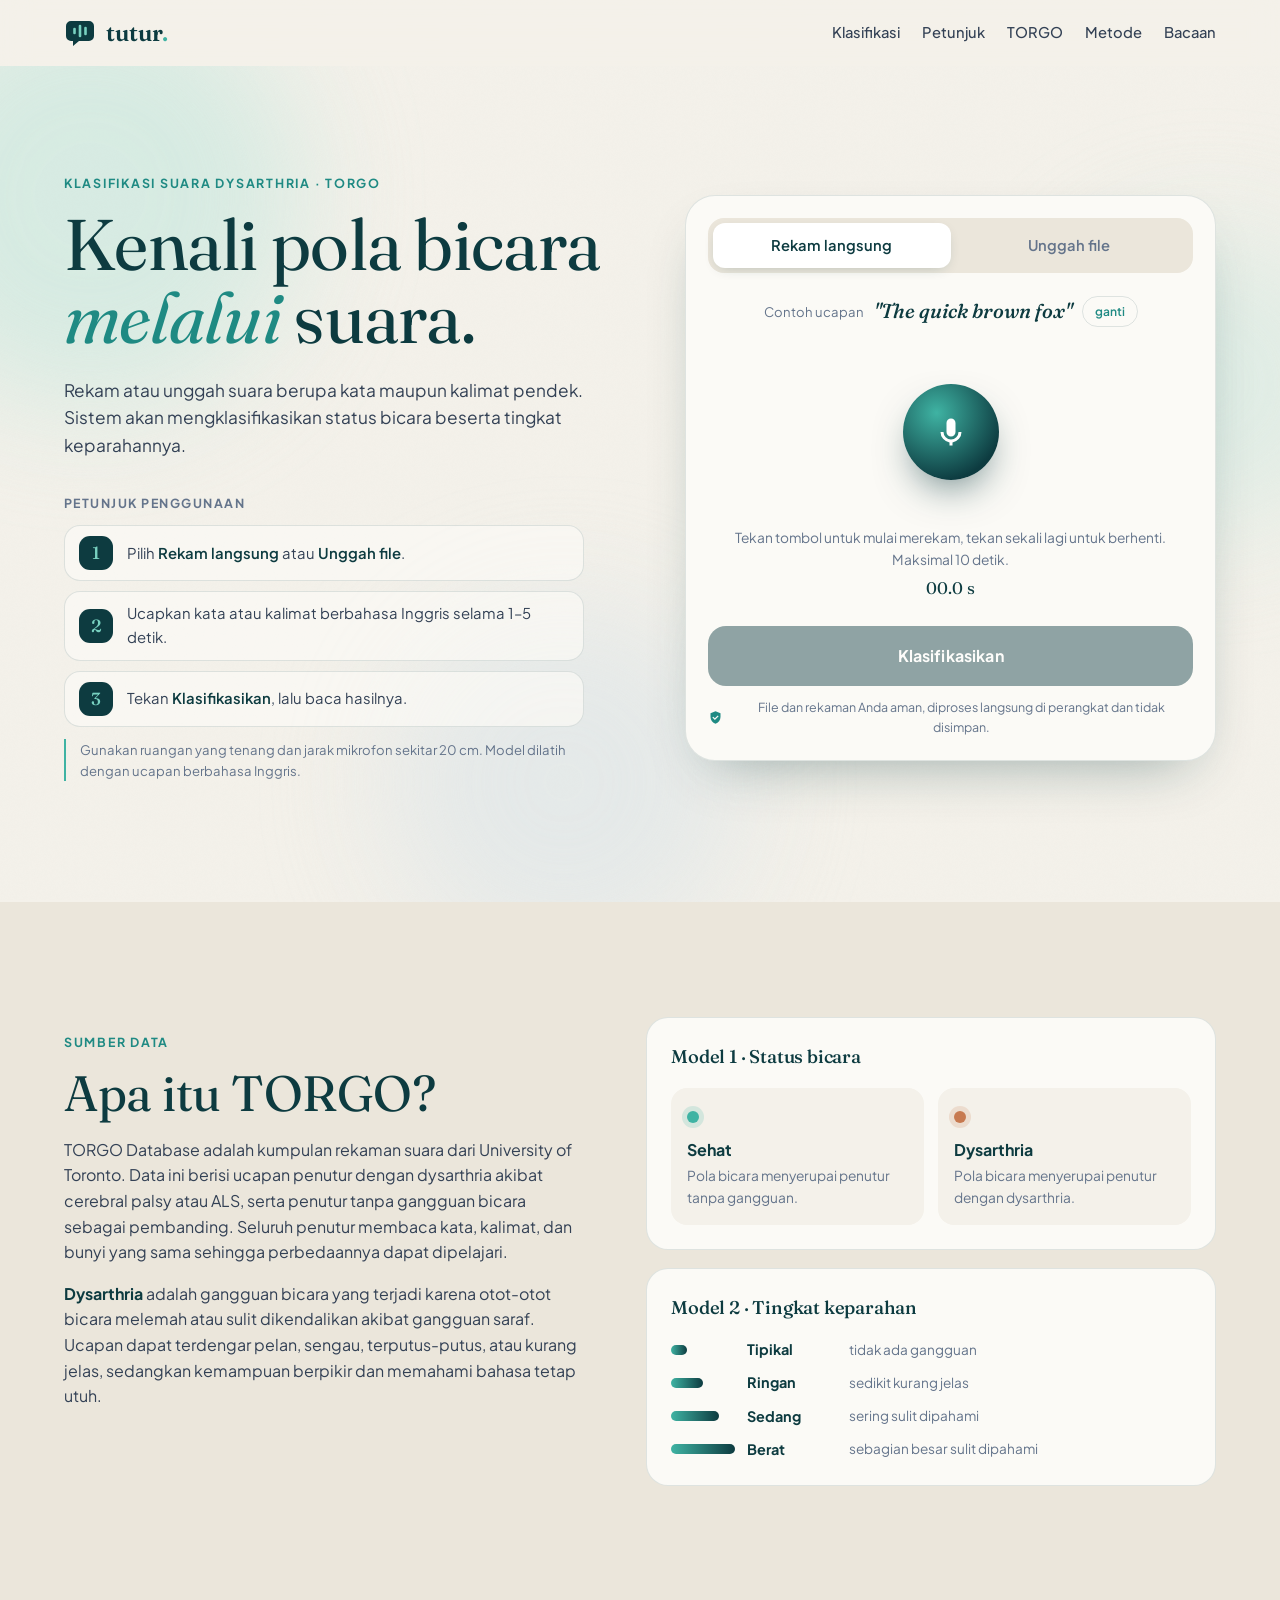
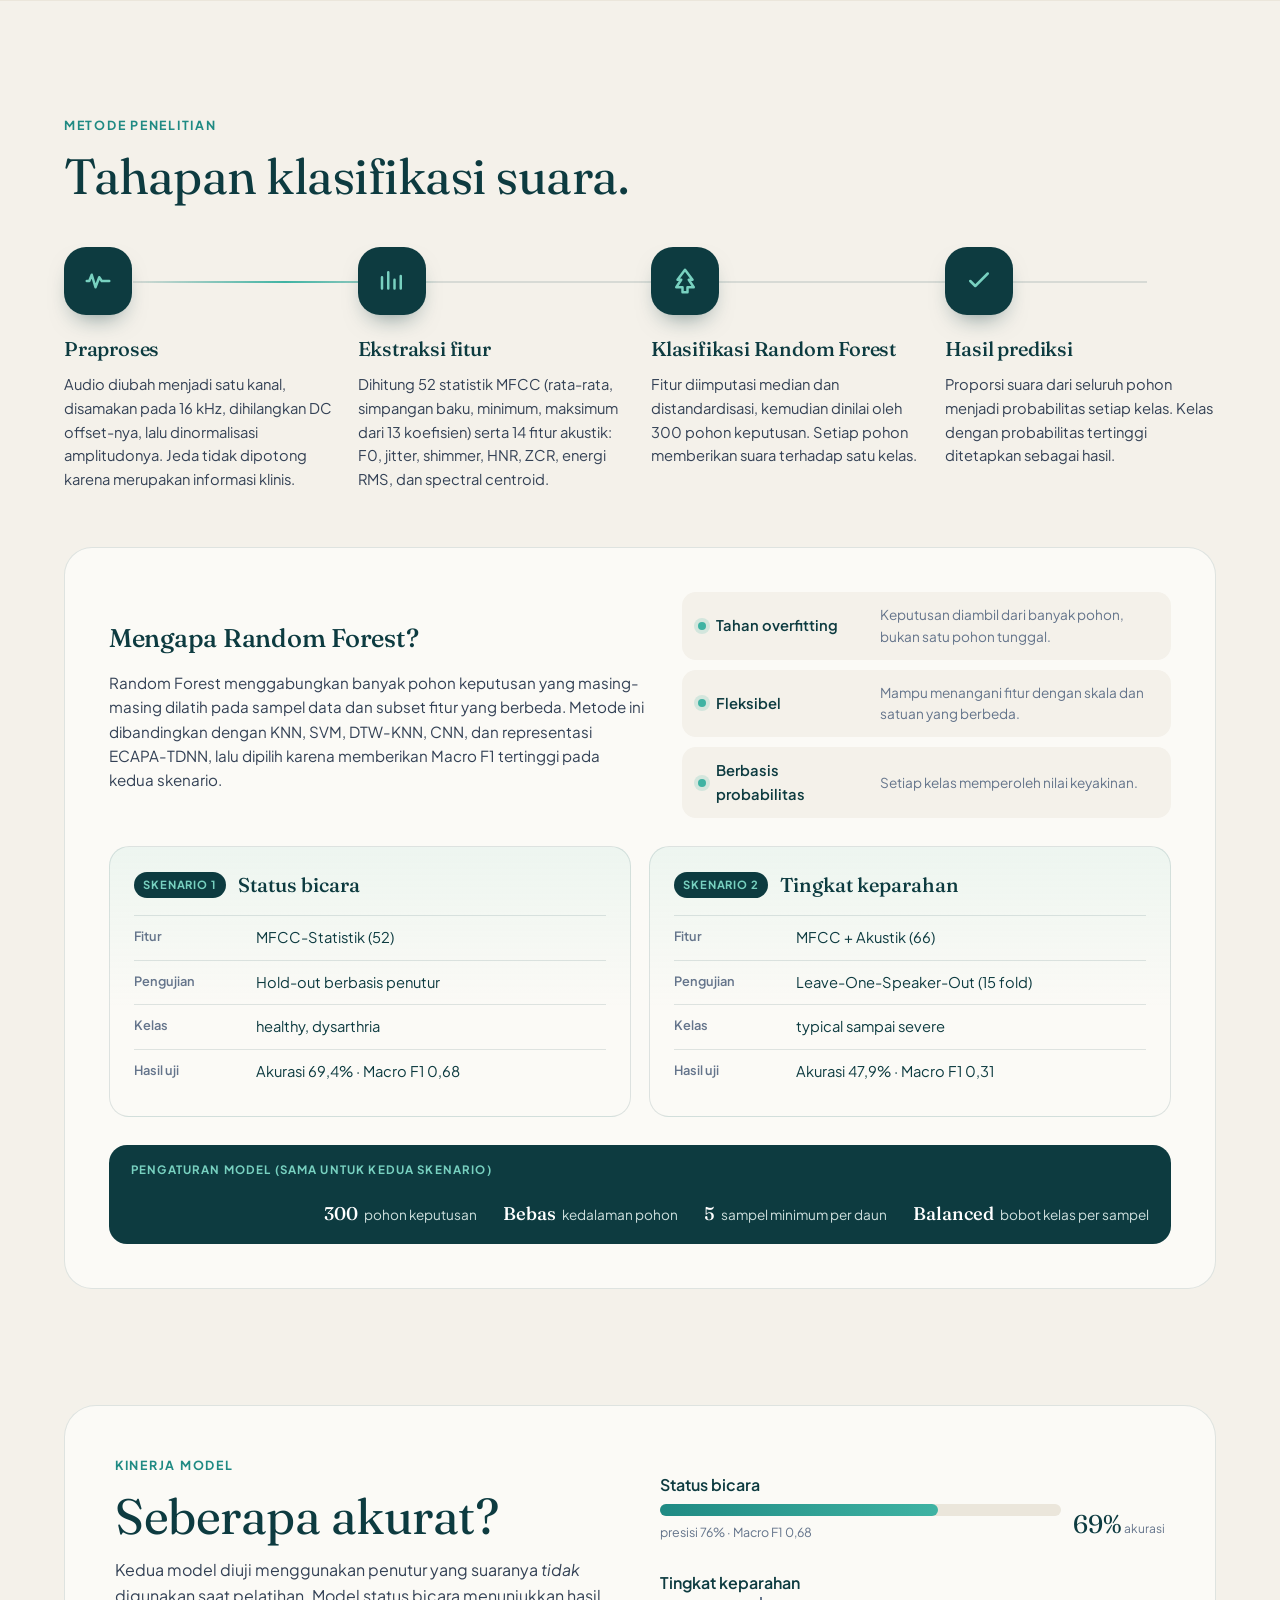
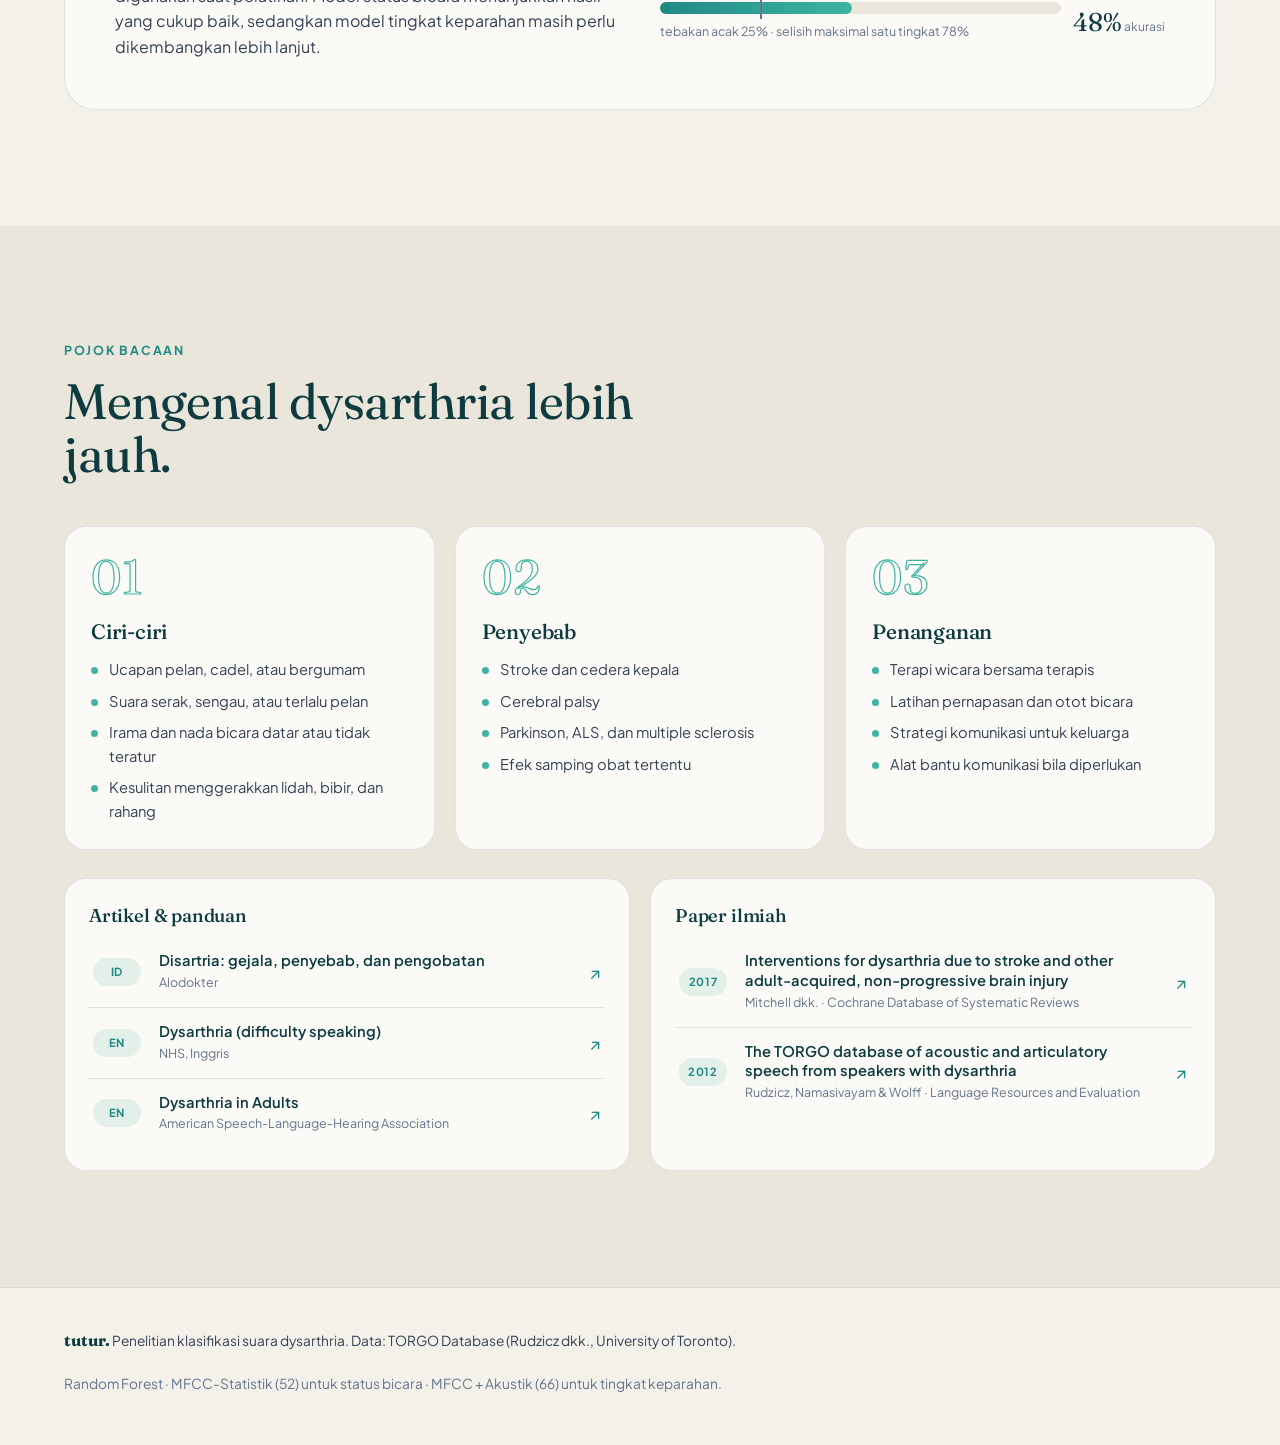
==== index.html @ e1de0f42 "Add files via upload" ====
<!doctype html>
<html lang="id">
<head>
  <meta charset="utf-8" />
  <meta name="viewport" content="width=device-width, initial-scale=1" />
  <title>tutur. · Klasifikasi Suara Dysarthria</title>
  <meta name="description" content="Klasifikasi status bicara dan tingkat keparahan dysarthria dari rekaman suara, berbasis TORGO Database dan Random Forest." />
  <link rel="preconnect" href="https://fonts.googleapis.com" />
  <link rel="preconnect" href="https://fonts.gstatic.com" crossorigin />
  <link href="https://fonts.googleapis.com/css2?family=Fraunces:ital,opsz,wght@0,9..144,300..700;1,9..144,300..600&family=Plus+Jakarta+Sans:wght@400;500;600;700&display=swap" rel="stylesheet" />
  <link rel="stylesheet" href="assets/css/style.css" />
  <link rel="icon" href="data:image/svg+xml,%3Csvg xmlns='http://www.w3.org/2000/svg' viewBox='0 0 32 32'%3E%3Cpath d='M7 4h18a5 5 0 0 1 5 5v10a5 5 0 0 1-5 5H15l-6 5v-5H7a5 5 0 0 1-5-5V9a5 5 0 0 1 5-5z' fill='%230d3b40'/%3E%3Cpath d='M10.5 12v4M16 9v10M21.5 11v6' stroke='%2378d1c0' stroke-width='2.6' stroke-linecap='round'/%3E%3C/svg%3E" />
</head>
<body>
  <div class="grain" aria-hidden="true"></div>

  <header class="top">
    <a class="brand" href="#coba" aria-label="tutur, kembali ke atas">
      <svg class="logo" viewBox="0 0 32 32" width="32" height="32" aria-hidden="true">
        <path d="M7 4h18a5 5 0 0 1 5 5v10a5 5 0 0 1-5 5H15l-6 5v-5H7a5 5 0 0 1-5-5V9a5 5 0 0 1 5-5z" fill="#0d3b40"/>
        <path class="lb1" d="M10.5 12v4" /><path class="lb2" d="M16 9v10" /><path class="lb3" d="M21.5 11v6" />
      </svg>
      <span>tutur<em>.</em></span>
    </a>
    <nav>
      <a href="#coba">Klasifikasi</a>
      <a href="#petunjuk">Petunjuk</a>
      <a href="#torgo">TORGO</a>
      <a href="#metode">Metode</a>
      <a href="#bacaan">Bacaan</a>
    </nav>
  </header>

  <main>
    <!-- ============ HERO + ALAT ============ -->
    <section class="hero" id="coba">
      <div class="hero-bg" aria-hidden="true">
        <span class="blob b1"></span><span class="blob b2"></span><span class="blob b3"></span>
      </div>

      <div class="hero-copy reveal">
        <p class="kicker">Klasifikasi suara dysarthria · TORGO</p>
        <h1>Kenali pola bicara <em>melalui</em> suara.</h1>
        <p class="lede">Rekam atau unggah suara berupa kata maupun kalimat pendek. Sistem akan mengklasifikasikan status bicara beserta tingkat keparahannya.</p>

        <div class="guide" id="petunjuk">
          <p class="guide-title">Petunjuk penggunaan</p>
          <ol>
            <li><b>1</b><span>Pilih <em>Rekam langsung</em> atau <em>Unggah file</em>.</span></li>
            <li><b>2</b><span>Ucapkan kata atau kalimat berbahasa Inggris selama 1–5 detik.</span></li>
            <li><b>3</b><span>Tekan <em>Klasifikasikan</em>, lalu baca hasilnya.</span></li>
          </ol>
          <p class="guide-tip">Gunakan ruangan yang tenang dan jarak mikrofon sekitar 20 cm. Model dilatih dengan ucapan berbahasa Inggris.</p>
        </div>
      </div>

      <div class="studio reveal" id="studio">
        <div class="tabs" role="tablist">
          <button class="tab active" role="tab" aria-selected="true" data-tab="rekam">Rekam langsung</button>
          <button class="tab" role="tab" aria-selected="false" data-tab="unggah">Unggah file</button>
          <span class="tab-ink" aria-hidden="true"></span>
        </div>

        <div class="panel" data-panel="rekam">
          <div class="prompt">
            <span>Contoh ucapan</span>
            <strong id="promptWord">"The quick brown fox"</strong>
            <button class="ghost tiny" id="shuffle" type="button" title="ganti contoh">ganti</button>
          </div>
          <div class="mic-wrap">
            <canvas id="live" width="640" height="160" aria-hidden="true"></canvas>
            <button class="mic" id="micBtn" type="button" aria-label="Mulai merekam">
              <span class="ring r1"></span><span class="ring r2"></span>
              <svg viewBox="0 0 24 24" class="ico-mic"><path d="M12 15a3 3 0 0 0 3-3V6a3 3 0 0 0-6 0v6a3 3 0 0 0 3 3Zm5-3a5 5 0 0 1-10 0H5a7 7 0 0 0 6 6.92V21h2v-2.08A7 7 0 0 0 19 12h-2Z"/></svg>
              <svg viewBox="0 0 24 24" class="ico-stop"><rect x="6" y="6" width="12" height="12" rx="3"/></svg>
            </button>
          </div>
          <p class="mic-hint" id="micHint">Tekan tombol untuk mulai merekam, tekan sekali lagi untuk berhenti. Maksimal 10 detik.</p>
          <p class="timer" id="timer">00.0 s</p>
        </div>

        <div class="panel hidden" data-panel="unggah">
          <label class="drop" id="drop">
            <input type="file" id="fileInput" accept="audio/*,.wav,.mp3,.m4a,.ogg,.webm,.flac" />
            <svg viewBox="0 0 24 24" aria-hidden="true"><path d="M12 3 7 8h3v6h4V8h3l-5-5Zm-7 14v2h14v-2H5Z"/></svg>
            <b>Seret file suara ke area ini</b>
            <span>atau klik untuk memilih · wav, mp3, m4a, ogg, flac</span>
          </label>
        </div>

        <div class="clip hidden" id="clip">
          <canvas id="clipWave" width="640" height="90" aria-hidden="true"></canvas>
          <div class="clip-row">
            <button class="play" id="playBtn" type="button" aria-label="Putar">
              <svg viewBox="0 0 24 24" class="ico-play"><path d="M8 5v14l11-7z"/></svg>
              <svg viewBox="0 0 24 24" class="ico-pause"><path d="M7 5h4v14H7zM13 5h4v14h-4z"/></svg>
            </button>
            <div class="clip-meta"><b id="clipName">rekaman</b><span id="clipInfo">-</span></div>
            <button class="ghost tiny" id="clearBtn" type="button">hapus</button>
          </div>
          <audio id="player" preload="auto"></audio>
        </div>

        <button class="cta" id="analyzeBtn" type="button" disabled>
          <span class="cta-label">Klasifikasikan</span>
          <span class="cta-bars" aria-hidden="true"><i></i><i></i><i></i><i></i><i></i></span>
        </button>
        <p class="note" id="studioNote">
          <svg viewBox="0 0 24 24" aria-hidden="true"><path d="M12 2 4 5v6c0 5 3.4 9.4 8 11 4.6-1.6 8-6 8-11V5l-8-3Zm-1 14-4-4 1.4-1.4L11 13.2l4.6-4.6L17 10l-6 6Z"/></svg>
          File dan rekaman Anda aman, diproses langsung di perangkat dan tidak disimpan.
        </p>
      </div>
    </section>

    <!-- ============ HASIL ============ -->
    <section class="results hidden" id="hasil" aria-live="polite">
      <div class="section-head">
        <p class="kicker">Hasil klasifikasi</p>
        <h2 id="resultTitle">Hasil klasifikasi suara.</h2>
      </div>
      <div class="result-grid">
        <article class="rcard status-card">
          <header><span class="chip">Model 1</span><h3>Status bicara</h3></header>
          <div class="gauge">
            <svg viewBox="0 0 200 200">
              <circle class="g-track" cx="100" cy="100" r="82" />
              <circle class="g-fill" id="gFill" cx="100" cy="100" r="82" />
            </svg>
            <div class="g-center"><b id="gPct">0%</b><span>probabilitas dysarthria</span></div>
          </div>
          <p class="verdict" id="statusVerdict">-</p>
          <div class="split-bar"><i id="sbHealthy"></i><i id="sbDys"></i></div>
          <div class="split-legend"><span>sehat <b id="pHealthy">-</b></span><span>dysarthria <b id="pDys">-</b></span></div>
        </article>

        <article class="rcard sev-card">
          <header><span class="chip">Model 2</span><h3>Tingkat keparahan</h3></header>
          <ol class="ladder" id="ladder"></ol>
          <p class="verdict" id="sevVerdict">-</p>
          <p class="small" id="sevNote"></p>
        </article>

        <article class="rcard feat-card">
          <header><span class="chip soft">Ringkasan</span><h3>Ciri akustik</h3></header>
          <dl class="feats" id="featList"></dl>
          <p class="small">Nilai di atas merupakan bagian dari fitur model, bukan ukuran klinis. Nada dan getaran paling stabil diukur pada vokal panjang.</p>
        </article>
      </div>
      <p class="disclaimer">Hasil ini merupakan keluaran model penelitian dan tidak menggantikan diagnosis. Untuk pemeriksaan, silakan berkonsultasi dengan dokter atau terapis wicara.</p>
    </section>

    <!-- ============ TORGO + KELAS ============ -->
    <section class="torgo" id="torgo">
      <div class="torgo-intro reveal">
        <p class="kicker">Sumber data</p>
        <h2>Apa itu TORGO?</h2>
        <p>TORGO Database adalah kumpulan rekaman suara dari University of Toronto. Data ini berisi ucapan penutur dengan dysarthria akibat cerebral palsy atau ALS, serta penutur tanpa gangguan bicara sebagai pembanding. Seluruh penutur membaca kata, kalimat, dan bunyi yang sama sehingga perbedaannya dapat dipelajari.</p>
        <p><b>Dysarthria</b> adalah gangguan bicara yang terjadi karena otot-otot bicara melemah atau sulit dikendalikan akibat gangguan saraf. Ucapan dapat terdengar pelan, sengau, terputus-putus, atau kurang jelas, sedangkan kemampuan berpikir dan memahami bahasa tetap utuh.</p>
      </div>
      <div class="classes">
        <article class="ccard reveal">
          <h3>Model 1 · Status bicara</h3>
          <div class="pair">
            <div><span class="dot ok"></span><b>Sehat</b><p>Pola bicara menyerupai penutur tanpa gangguan.</p></div>
            <div><span class="dot warn"></span><b>Dysarthria</b><p>Pola bicara menyerupai penutur dengan dysarthria.</p></div>
          </div>
        </article>
        <article class="ccard reveal">
          <h3>Model 2 · Tingkat keparahan</h3>
          <ul class="scale">
            <li><i style="--l:1"></i><b>Tipikal</b><span>tidak ada gangguan</span></li>
            <li><i style="--l:2"></i><b>Ringan</b><span>sedikit kurang jelas</span></li>
            <li><i style="--l:3"></i><b>Sedang</b><span>sering sulit dipahami</span></li>
            <li><i style="--l:4"></i><b>Berat</b><span>sebagian besar sulit dipahami</span></li>
          </ul>
        </article>
      </div>
    </section>

    <!-- ============ METODE ============ -->
    <section class="process" id="metode">
      <div class="section-head reveal">
        <p class="kicker">Metode penelitian</p>
        <h2>Tahapan klasifikasi suara.</h2>
      </div>
      <div class="flow">
        <div class="flow-line" aria-hidden="true"><span></span></div>
        <div class="fstep reveal">
          <div class="ficon"><svg viewBox="0 0 24 24"><path d="M3 12h2l2-5 3 10 3-8 2 3h6"/></svg></div>
          <h3>Praproses</h3>
          <p>Audio diubah menjadi satu kanal, disamakan pada 16 kHz, dihilangkan DC offset-nya, lalu dinormalisasi amplitudonya. Jeda tidak dipotong karena merupakan informasi klinis.</p>
        </div>
        <div class="fstep reveal">
          <div class="ficon"><svg viewBox="0 0 24 24"><path d="M4 18V9M9 18V5M14 18v-7M19 18V8"/></svg></div>
          <h3>Ekstraksi fitur</h3>
          <p>Dihitung 52 statistik MFCC (rata-rata, simpangan baku, minimum, maksimum dari 13 koefisien) serta 14 fitur akustik: F0, jitter, shimmer, HNR, ZCR, energi RMS, dan spectral centroid.</p>
        </div>
        <div class="fstep reveal">
          <div class="ficon"><svg viewBox="0 0 24 24"><path d="M12 3 6 11h3l-4 6h5v4h4v-4h5l-4-6h3z"/></svg></div>
          <h3>Klasifikasi Random Forest</h3>
          <p>Fitur diimputasi median dan distandardisasi, kemudian dinilai oleh 300 pohon keputusan. Setiap pohon memberikan suara terhadap satu kelas.</p>
        </div>
        <div class="fstep reveal">
          <div class="ficon"><svg viewBox="0 0 24 24"><path d="m5 12 4 4 10-10"/></svg></div>
          <h3>Hasil prediksi</h3>
          <p>Proporsi suara dari seluruh pohon menjadi probabilitas setiap kelas. Kelas dengan probabilitas tertinggi ditetapkan sebagai hasil.</p>
        </div>
      </div>

      <div class="method reveal">
        <div class="method-intro">
          <div>
            <h3>Mengapa Random Forest?</h3>
            <p>Random Forest menggabungkan banyak pohon keputusan yang masing-masing dilatih pada sampel data dan subset fitur yang berbeda. Metode ini dibandingkan dengan KNN, SVM, DTW-KNN, CNN, dan representasi ECAPA-TDNN, lalu dipilih karena memberikan Macro F1 tertinggi pada kedua skenario.</p>
          </div>
          <ul class="perks">
            <li><b>Tahan overfitting</b><span>Keputusan diambil dari banyak pohon, bukan satu pohon tunggal.</span></li>
            <li><b>Fleksibel</b><span>Mampu menangani fitur dengan skala dan satuan yang berbeda.</span></li>
            <li><b>Berbasis probabilitas</b><span>Setiap kelas memperoleh nilai keyakinan.</span></li>
          </ul>
        </div>

        <div class="scen-grid">
          <article class="scen">
            <header><span class="chip">Skenario 1</span><h4>Status bicara</h4></header>
            <dl>
              <div><dt>Fitur</dt><dd>MFCC-Statistik (52)</dd></div>
              <div><dt>Pengujian</dt><dd>Hold-out berbasis penutur</dd></div>
              <div><dt>Kelas</dt><dd>healthy, dysarthria</dd></div>
              <div><dt>Hasil uji</dt><dd>Akurasi 69,4% · Macro F1 0,68</dd></div>
            </dl>
          </article>
          <article class="scen">
            <header><span class="chip">Skenario 2</span><h4>Tingkat keparahan</h4></header>
            <dl>
              <div><dt>Fitur</dt><dd>MFCC + Akustik (66)</dd></div>
              <div><dt>Pengujian</dt><dd>Leave-One-Speaker-Out (15 fold)</dd></div>
              <div><dt>Kelas</dt><dd>typical sampai severe</dd></div>
              <div><dt>Hasil uji</dt><dd>Akurasi 47,9% · Macro F1 0,31</dd></div>
            </dl>
          </article>
        </div>

        <div class="shared">
          <span class="shared-label">Pengaturan model (sama untuk kedua skenario)</span>
          <ul>
            <li><b>300</b> pohon keputusan</li>
            <li><b>Bebas</b> kedalaman pohon</li>
            <li><b>5</b> sampel minimum per daun</li>
            <li><b>Balanced</b> bobot kelas per sampel</li>
          </ul>
        </div>
      </div>
    </section>

    <!-- ============ KINERJA ============ -->
    <section class="honest">
      <div class="honest-card reveal">
        <div>
          <p class="kicker">Kinerja model</p>
          <h2>Seberapa akurat?</h2>
          <p>Kedua model diuji menggunakan penutur yang suaranya <em>tidak</em> digunakan saat pelatihan. Model status bicara menunjukkan hasil yang cukup baik, sedangkan model tingkat keparahan masih perlu dikembangkan lebih lanjut.</p>
        </div>
        <div class="meters">
          <div class="meter" data-val="69.4">
            <span class="m-label">Status bicara</span>
            <div class="m-bar"><i></i></div>
            <span class="m-val">69%<small> akurasi</small></span>
            <span class="m-sub">presisi 76% · Macro F1 0,68</span>
          </div>
          <div class="meter" data-val="47.9">
            <span class="m-label">Tingkat keparahan</span>
            <div class="m-bar"><i></i><b class="chance" style="--c:25%"></b></div>
            <span class="m-val">48%<small> akurasi</small></span>
            <span class="m-sub">tebakan acak 25% · selisih maksimal satu tingkat 78%</span>
          </div>
        </div>
      </div>
    </section>

    <!-- ============ POJOK BACAAN ============ -->
    <section class="reading" id="bacaan">
      <div class="section-head reveal">
        <p class="kicker">Pojok bacaan</p>
        <h2>Mengenal dysarthria lebih jauh.</h2>
      </div>
      <div class="read-grid">
        <article class="rcol reveal">
          <span class="rnum">01</span>
          <h3>Ciri-ciri</h3>
          <ul>
            <li>Ucapan pelan, cadel, atau bergumam</li>
            <li>Suara serak, sengau, atau terlalu pelan</li>
            <li>Irama dan nada bicara datar atau tidak teratur</li>
            <li>Kesulitan menggerakkan lidah, bibir, dan rahang</li>
          </ul>
        </article>
        <article class="rcol reveal">
          <span class="rnum">02</span>
          <h3>Penyebab</h3>
          <ul>
            <li>Stroke dan cedera kepala</li>
            <li>Cerebral palsy</li>
            <li>Parkinson, ALS, dan multiple sclerosis</li>
            <li>Efek samping obat tertentu</li>
          </ul>
        </article>
        <article class="rcol reveal">
          <span class="rnum">03</span>
          <h3>Penanganan</h3>
          <ul>
            <li>Terapi wicara bersama terapis</li>
            <li>Latihan pernapasan dan otot bicara</li>
            <li>Strategi komunikasi untuk keluarga</li>
            <li>Alat bantu komunikasi bila diperlukan</li>
          </ul>
        </article>
      </div>
      <div class="ref-wrap">
        <div class="ref-group reveal">
          <h3>Artikel &amp; panduan</h3>
          <ul class="links">
            <li><a href="https://www.alodokter.com/disartria" target="_blank" rel="noopener"><span class="tag">ID</span><span class="ref-txt"><b>Disartria: gejala, penyebab, dan pengobatan</b><small>Alodokter</small></span></a></li>
            <li><a href="https://www.nhs.uk/conditions/dysarthria/" target="_blank" rel="noopener"><span class="tag">EN</span><span class="ref-txt"><b>Dysarthria (difficulty speaking)</b><small>NHS, Inggris</small></span></a></li>
            <li><a href="https://www.asha.org/practice-portal/clinical-topics/dysarthria-in-adults/" target="_blank" rel="noopener"><span class="tag">EN</span><span class="ref-txt"><b>Dysarthria in Adults</b><small>American Speech-Language-Hearing Association</small></span></a></li>
          </ul>
        </div>
        <div class="ref-group reveal">
          <h3>Paper ilmiah</h3>
          <ul class="links">
            <li><a href="https://pubmed.ncbi.nlm.nih.gov/28121021/" target="_blank" rel="noopener"><span class="tag">2017</span><span class="ref-txt"><b>Interventions for dysarthria due to stroke and other adult-acquired, non-progressive brain injury</b><small>Mitchell dkk. · Cochrane Database of Systematic Reviews</small></span></a></li>
            <li><a href="https://doi.org/10.1007/s10579-011-9145-0" target="_blank" rel="noopener"><span class="tag">2012</span><span class="ref-txt"><b>The TORGO database of acoustic and articulatory speech from speakers with dysarthria</b><small>Rudzicz, Namasivayam &amp; Wolff · Language Resources and Evaluation</small></span></a></li>
          </ul>
        </div>
      </div>
    </section>
  </main>

  <footer class="foot">
    <p><b>tutur.</b> Penelitian klasifikasi suara dysarthria. Data: TORGO Database (Rudzicz dkk., University of Toronto).</p>
    <p class="muted">Random Forest · MFCC-Statistik (52) untuk status bicara · MFCC + Akustik (66) untuk tingkat keparahan.</p>
  </footer>

  <div class="toast" id="toast" role="status"></div>

  <script src="assets/js/app.js"></script>
</body>
</html>
---- assets/css/style.css ----
:root {
  --deep: #0d3b40;
  --deep-2: #12505a;
  --teal: #1f8a83;
  --teal-2: #3fb3a3;
  --mint: #78d1c0;
  --slate: #334155;
  --slate-2: #64748b;
  --slate-3: #94a3b8;
  --paper: #f4f1ea;
  --paper-2: #ebe6db;
  --card: #fbfaf6;
  --line: rgba(13, 59, 64, 0.12);
  --warn: #c7794f;
  --shadow: 0 24px 60px -28px rgba(13, 59, 64, 0.45);
  --r: 22px;
  --serif: "Fraunces", Georgia, serif;
  --sans: "Plus Jakarta Sans", system-ui, sans-serif;
}

* { box-sizing: border-box; }
html { scroll-behavior: smooth; }
body {
  margin: 0;
  font-family: var(--sans);
  color: var(--slate);
  background: var(--paper);
  line-height: 1.6;
  -webkit-font-smoothing: antialiased;
  overflow-x: hidden;
}
.grain {
  position: fixed; inset: 0; pointer-events: none; z-index: 0; opacity: 0.35;
  background-image: url("data:image/svg+xml,%3Csvg xmlns='http://www.w3.org/2000/svg' width='160' height='160'%3E%3Cfilter id='n'%3E%3CfeTurbulence baseFrequency='0.9' numOctaves='2' stitchTiles='stitch'/%3E%3CfeColorMatrix values='0 0 0 0 0.05 0 0 0 0 0.23 0 0 0 0 0.25 0 0 0 0.05 0'/%3E%3C/filter%3E%3Crect width='100%25' height='100%25' filter='url(%23n)'/%3E%3C/svg%3E");
}
main, .top, .foot { position: relative; z-index: 1; }
h1, h2, h3 { font-family: var(--serif); color: var(--deep); font-weight: 500; letter-spacing: -0.01em; margin: 0; }
h1 em, h2 em { font-style: italic; color: var(--teal); }
p { margin: 0; }
button { font: inherit; cursor: pointer; }
.hidden { display: none !important; }

/* ---------- header ---------- */
.top {
  position: sticky; top: 0; z-index: 20;
  display: flex; align-items: center; gap: 28px;
  padding: 14px clamp(18px, 5vw, 64px);
  background: rgba(244, 241, 234, 0.78);
  backdrop-filter: blur(14px);
  border-bottom: 1px solid transparent;
  transition: border-color .3s;
}
.top.scrolled { border-color: var(--line); }
.brand { display: flex; align-items: center; gap: 10px; text-decoration: none; color: var(--deep); font-family: var(--serif); font-size: 1.45rem; font-weight: 600; }
.brand em { color: var(--teal-2); font-style: normal; }
.top nav { display: flex; gap: 22px; margin-left: auto; }
.top nav a { color: var(--slate); text-decoration: none; font-size: .92rem; font-weight: 500; position: relative; }
.top nav a::after { content: ""; position: absolute; left: 0; right: 100%; bottom: -4px; height: 2px; background: var(--teal); transition: right .3s; }
.top nav a:hover::after { right: 0; }
.logo path[class^="lb"] { stroke: var(--mint); stroke-width: 2.6; stroke-linecap: round; transform-origin: center; transform-box: fill-box; animation: talk 1.6s ease-in-out infinite; }
.logo .lb2 { animation-delay: -.5s; }
.logo .lb3 { animation-delay: -1s; }
@keyframes talk { 50% { transform: scaleY(.5); } }

/* ---------- hero ---------- */
.hero {
  position: relative;
  display: grid; grid-template-columns: 1.05fr 1fr; gap: clamp(28px, 5vw, 72px); align-items: center;
  padding: clamp(40px, 7vw, 96px) clamp(18px, 5vw, 64px) clamp(60px, 8vw, 110px);
  min-height: calc(100vh - 64px);
}
.hero-bg { position: absolute; inset: 0; overflow: hidden; z-index: -1; }
.blob { position: absolute; border-radius: 50%; filter: blur(60px); opacity: .55; animation: drift 18s ease-in-out infinite alternate; }
.b1 { width: 420px; height: 420px; background: #bfe6dc; top: -80px; left: -120px; }
.b2 { width: 360px; height: 360px; background: #d9e3e8; bottom: -60px; left: 30%; animation-delay: -6s; }
.b3 { width: 300px; height: 300px; background: #cfe9e1; top: 20%; right: -80px; animation-delay: -11s; }
@keyframes drift { to { transform: translate(60px, 40px) scale(1.12); } }

.kicker { font-size: .78rem; letter-spacing: .14em; text-transform: uppercase; color: var(--teal); font-weight: 700; margin-bottom: 14px; }
.hero h1 { font-size: clamp(2.5rem, 5.6vw, 4.6rem); line-height: 1.02; font-weight: 400; max-width: 12ch; }
.lede { margin-top: 22px; font-size: 1.08rem; color: var(--slate); max-width: 46ch; }
.guide { margin-top: 34px; max-width: 520px; scroll-margin-top: 90px; }
.guide-title { font-size: .78rem; letter-spacing: .12em; text-transform: uppercase; font-weight: 700; color: var(--slate-2); margin-bottom: 12px; }
.guide ol { list-style: none; margin: 0; padding: 0; display: grid; gap: 10px; }
.guide li { display: flex; align-items: center; gap: 14px; background: rgba(251, 250, 246, .7); border: 1px solid var(--line); border-radius: 16px; padding: 10px 14px; transition: transform .3s, background .3s; }
.guide li:hover { transform: translateX(6px); background: var(--card); }
.guide li b { flex: none; width: 34px; height: 34px; border-radius: 11px; display: grid; place-items: center; background: var(--deep); color: var(--mint); font-family: var(--serif); font-size: 1.1rem; font-weight: 500; }
.guide li span { font-size: .93rem; }
.guide li em { font-style: normal; font-weight: 600; color: var(--deep); }
.guide-tip { margin-top: 12px; font-size: .82rem; color: var(--slate-2); padding-left: 14px; border-left: 2px solid var(--teal-2); }

/* ---------- studio ---------- */
.studio {
  background: var(--card);
  border: 1px solid var(--line);
  border-radius: 30px;
  padding: 22px;
  box-shadow: var(--shadow);
  position: relative;
}
.tabs { position: relative; display: grid; grid-template-columns: 1fr 1fr; background: var(--paper-2); border-radius: 16px; padding: 5px; }
.tab { position: relative; z-index: 1; border: 0; background: none; padding: 11px 8px; border-radius: 12px; font-weight: 600; font-size: .92rem; color: var(--slate-2); transition: color .3s; }
.tab.active { color: var(--deep); }
.tab-ink { position: absolute; top: 5px; bottom: 5px; left: 5px; width: calc(50% - 5px); background: #fff; border-radius: 12px; box-shadow: 0 4px 14px -6px rgba(13,59,64,.3); transition: transform .45s cubic-bezier(.6,.05,.2,1); }
.tabs[data-on="unggah"] .tab-ink { transform: translateX(100%); }
.panel { padding: 22px 6px 6px; animation: fadeUp .45s ease; }
@keyframes fadeUp { from { opacity: 0; transform: translateY(8px); } }

.prompt { display: flex; align-items: center; justify-content: center; gap: 10px; flex-wrap: wrap; text-align: center; }
.prompt span { font-size: .82rem; color: var(--slate-2); }
.prompt strong { font-family: var(--serif); font-size: 1.25rem; color: var(--deep); font-weight: 500; font-style: italic; }
.ghost { border: 1px solid var(--line); background: transparent; color: var(--teal); border-radius: 99px; padding: 5px 12px; font-weight: 600; transition: background .2s; }
.ghost:hover { background: var(--paper-2); }
.tiny { font-size: .75rem; }

.mic-wrap { position: relative; height: 190px; margin-top: 10px; display: grid; place-items: center; }
#live { position: absolute; inset: 15px 0; width: 100%; height: 160px; }
.mic {
  position: relative; width: 96px; height: 96px; border-radius: 50%; border: 0;
  background: radial-gradient(circle at 35% 30%, var(--teal-2), var(--deep) 75%);
  color: #fff; display: grid; place-items: center;
  box-shadow: 0 18px 40px -14px rgba(13,59,64,.7);
  transition: transform .25s;
}
.mic:hover { transform: scale(1.05); }
.mic svg { width: 36px; height: 36px; fill: currentColor; position: relative; z-index: 2; }
.mic .ico-stop { display: none; }
.mic.rec { background: radial-gradient(circle at 35% 30%, #e19a73, #a4532f 80%); }
.mic.rec .ico-mic { display: none; }
.mic.rec .ico-stop { display: block; }
.ring { position: absolute; inset: 0; border-radius: 50%; border: 2px solid var(--teal-2); opacity: 0; }
.mic:not(.rec) .ring { animation: ping 2.8s ease-out infinite; }
.mic:not(.rec) .r2 { animation-delay: 1.4s; }
.mic.rec .ring { border-color: #e19a73; animation: ping 1.2s ease-out infinite; }
@keyframes ping { 0% { transform: scale(1); opacity: .6; } 100% { transform: scale(1.9); opacity: 0; } }
.mic-hint { text-align: center; font-size: .86rem; color: var(--slate-2); }
.timer { text-align: center; font-family: var(--serif); font-size: 1.05rem; color: var(--deep); margin-top: 4px; font-variant-numeric: tabular-nums; }

.drop {
  display: flex; flex-direction: column; align-items: center; gap: 6px; text-align: center;
  border: 2px dashed rgba(31,138,131,.35); border-radius: 22px; padding: 46px 20px; cursor: pointer;
  background: linear-gradient(180deg, rgba(120,209,192,.08), transparent);
  transition: border-color .25s, transform .25s, background .25s;
}
.drop input { display: none; }
.drop svg { width: 40px; height: 40px; fill: var(--teal); margin-bottom: 6px; animation: bob 2.4s ease-in-out infinite; }
.drop b { color: var(--deep); font-weight: 600; }
.drop span { font-size: .82rem; color: var(--slate-2); }
.drop.over { border-color: var(--teal); transform: scale(1.01); background: rgba(120,209,192,.15); }
@keyframes bob { 50% { transform: translateY(-5px); } }

.clip { margin-top: 16px; background: var(--paper); border-radius: 18px; padding: 12px 14px; animation: fadeUp .4s ease; }
#clipWave { width: 100%; height: 70px; display: block; }
.clip-row { display: flex; align-items: center; gap: 12px; margin-top: 6px; }
.play { width: 42px; height: 42px; border-radius: 50%; border: 0; background: var(--deep); color: #fff; display: grid; place-items: center; flex: none; }
.play svg { width: 18px; height: 18px; fill: currentColor; }
.play .ico-pause { display: none; }
.play.on .ico-play { display: none; }
.play.on .ico-pause { display: block; }
.clip-meta { display: flex; flex-direction: column; min-width: 0; flex: 1; }
.clip-meta b { color: var(--deep); font-weight: 600; font-size: .92rem; white-space: nowrap; overflow: hidden; text-overflow: ellipsis; }
.clip-meta span { font-size: .78rem; color: var(--slate-2); }

.cta {
  margin-top: 18px; width: 100%; border: 0; border-radius: 18px; padding: 17px 20px;
  background: var(--deep); color: #fff; font-weight: 700; font-size: 1rem; letter-spacing: .01em;
  display: flex; align-items: center; justify-content: center; gap: 12px;
  transition: background .25s, transform .2s, opacity .25s;
}
.cta:not(:disabled):hover { background: var(--deep-2); transform: translateY(-2px); }
.cta:disabled { opacity: .45; cursor: not-allowed; }
.cta-bars { display: none; gap: 3px; align-items: center; height: 18px; }
.cta-bars i { width: 3px; height: 100%; background: var(--mint); border-radius: 2px; animation: eq .9s ease-in-out infinite; }
.cta-bars i:nth-child(2) { animation-delay: -.2s; } .cta-bars i:nth-child(3) { animation-delay: -.4s; }
.cta-bars i:nth-child(4) { animation-delay: -.6s; } .cta-bars i:nth-child(5) { animation-delay: -.8s; }
.cta.busy .cta-bars { display: inline-flex; }
@keyframes eq { 0%,100% { transform: scaleY(.3); } 50% { transform: scaleY(1); } }
.note { display: flex; align-items: center; justify-content: center; gap: 6px; text-align: center; font-size: .78rem; color: var(--slate-2); margin-top: 12px; }
.note svg { width: 15px; height: 15px; fill: var(--teal); flex: none; }

/* ---------- section umum ---------- */
section { padding: clamp(60px, 9vw, 120px) clamp(18px, 5vw, 64px); }
.section-head { max-width: 680px; margin-bottom: 44px; }
.section-head h2, .torgo h2, .honest h2 { font-size: clamp(2rem, 4vw, 3.1rem); line-height: 1.08; font-weight: 400; }

/* ---------- hasil ---------- */
.results { background: var(--deep); color: #d7e6e4; border-radius: 40px 40px 0 0; margin-top: -30px; position: relative; z-index: 2; }
.results .kicker { color: var(--mint); }
.results h2 { color: #fff; }
.result-grid { display: grid; grid-template-columns: 1fr 1.15fr 1fr; gap: 20px; }
.rcard { background: rgba(255,255,255,.05); border: 1px solid rgba(255,255,255,.1); border-radius: var(--r); padding: 24px; opacity: 0; transform: translateY(20px); transition: opacity .6s, transform .6s; }
.results.show .rcard { opacity: 1; transform: none; }
.results.show .rcard:nth-child(2) { transition-delay: .12s; }
.results.show .rcard:nth-child(3) { transition-delay: .24s; }
.rcard header { display: flex; align-items: center; gap: 10px; margin-bottom: 18px; }
.rcard h3 { color: #fff; font-size: 1.3rem; }
.chip { white-space: nowrap; flex: none; font-size: .7rem; font-weight: 700; letter-spacing: .08em; text-transform: uppercase; background: var(--mint); color: var(--deep); padding: 4px 9px; border-radius: 99px; }
.chip.soft { background: rgba(255,255,255,.12); color: #d7e6e4; }

.gauge { position: relative; width: 190px; height: 190px; margin: 0 auto; }
.gauge svg { width: 100%; height: 100%; transform: rotate(-90deg); }
.g-track { fill: none; stroke: rgba(255,255,255,.1); stroke-width: 14; }
.g-fill { fill: none; stroke: var(--mint); stroke-width: 14; stroke-linecap: round; stroke-dasharray: 515.2; stroke-dashoffset: 515.2; transition: stroke-dashoffset 1.4s cubic-bezier(.3,.8,.2,1), stroke .4s; }
.g-fill.high { stroke: #e9a27c; }
.g-center { position: absolute; inset: 0; display: flex; flex-direction: column; align-items: center; justify-content: center; }
.g-center b { font-family: var(--serif); font-size: 2.8rem; color: #fff; font-weight: 400; line-height: 1; }
.g-center span { font-size: .78rem; color: #9fc3be; margin-top: 4px; }
.verdict { margin-top: 18px; font-family: var(--serif); font-size: 1.2rem; color: #fff; text-align: center; }
.split-bar { display: flex; height: 8px; border-radius: 99px; overflow: hidden; margin-top: 16px; background: rgba(255,255,255,.1); }
.split-bar i { display: block; height: 100%; width: 0; transition: width 1.2s cubic-bezier(.3,.8,.2,1); }
#sbHealthy { background: var(--mint); } #sbDys { background: #e9a27c; }
.split-legend { display: flex; justify-content: space-between; font-size: .8rem; margin-top: 8px; color: #9fc3be; }
.split-legend b { color: #fff; font-weight: 600; }

.ladder { list-style: none; margin: 0; padding: 0; display: flex; flex-direction: column; gap: 10px; }
.ladder li { display: grid; grid-template-columns: 110px 1fr 46px; align-items: center; gap: 12px; font-size: .9rem; padding: 8px 10px; border-radius: 12px; transition: background .4s; }
.ladder li.top { background: rgba(120,209,192,.14); }
.ladder li span { color: #cfe0de; }
.ladder li.top span { color: #fff; font-weight: 600; }
.ladder .lb { height: 8px; background: rgba(255,255,255,.08); border-radius: 99px; overflow: hidden; }
.ladder .lb i { display: block; height: 100%; width: 0; border-radius: 99px; background: linear-gradient(90deg, var(--teal-2), var(--mint)); transition: width 1.2s cubic-bezier(.3,.8,.2,1); }
.ladder li.top .lb i { background: linear-gradient(90deg, var(--mint), #e9f7f3); }
.ladder em { font-style: normal; text-align: right; font-variant-numeric: tabular-nums; color: #fff; }
.small { font-size: .8rem; color: #9fc3be; margin-top: 12px; }

.feats { margin: 0; display: grid; grid-template-columns: 1fr 1fr; gap: 12px; }
.feats div { background: rgba(255,255,255,.05); border-radius: 14px; padding: 12px; }
.feats dt { font-size: .72rem; color: #9fc3be; text-transform: uppercase; letter-spacing: .06em; }
.feats dd { margin: 4px 0 0; font-family: var(--serif); font-size: 1.35rem; color: #fff; }
.feats dd small { font-family: var(--sans); font-size: .72rem; color: #9fc3be; margin-left: 3px; }
.disclaimer { margin-top: 30px; font-size: .85rem; color: #9fc3be; border-top: 1px solid rgba(255,255,255,.1); padding-top: 20px; max-width: 760px; }


/* ---------- torgo ---------- */
.torgo { display: grid; grid-template-columns: 1fr 1.1fr; gap: clamp(28px, 5vw, 70px); background: var(--paper-2); }
.torgo-intro p { margin-top: 16px; max-width: 52ch; }
.torgo-intro b { color: var(--deep); }
.classes { display: grid; gap: 18px; align-content: start; }
.ccard { background: var(--card); border-radius: var(--r); padding: 24px; border: 1px solid var(--line); }
.ccard h3 { font-size: 1.15rem; margin-bottom: 16px; }
.pair { display: grid; grid-template-columns: 1fr 1fr; gap: 14px; }
.pair div { background: var(--paper); border-radius: 16px; padding: 16px; }
.pair b { color: var(--deep); display: block; margin-top: 8px; }
.pair p { font-size: .86rem; color: var(--slate-2); margin-top: 2px; }
.dot { display: inline-block; width: 12px; height: 12px; border-radius: 50%; }
.dot.ok { background: var(--teal-2); box-shadow: 0 0 0 5px rgba(63,179,163,.18); }
.dot.warn { background: var(--warn); box-shadow: 0 0 0 5px rgba(199,121,79,.18); }
.scale { list-style: none; margin: 0; padding: 0; display: grid; gap: 10px; }
.scale li { display: grid; grid-template-columns: 64px 90px 1fr; align-items: center; gap: 12px; font-size: .9rem; }
.scale i { height: 10px; border-radius: 99px; background: linear-gradient(90deg, var(--teal-2), var(--deep)); width: calc(var(--l) * 25%); }
.scale b { color: var(--deep); }
.scale span { color: var(--slate-2); font-size: .85rem; }

/* ---------- proses ---------- */
.flow { position: relative; display: grid; grid-template-columns: repeat(4, 1fr); gap: 22px; }
.flow-line { position: absolute; top: 34px; left: 6%; right: 6%; height: 2px; background: var(--line); overflow: hidden; }
.flow-line span { position: absolute; inset: 0; width: 30%; background: linear-gradient(90deg, transparent, var(--teal-2), transparent); animation: travel 3.2s linear infinite; }
@keyframes travel { from { transform: translateX(-100%); } to { transform: translateX(380%); } }
.fstep { position: relative; }
.ficon { width: 68px; height: 68px; border-radius: 22px; background: var(--deep); display: grid; place-items: center; margin-bottom: 18px; box-shadow: 0 12px 24px -12px rgba(13,59,64,.6); }
.ficon svg { width: 30px; height: 30px; fill: none; stroke: var(--mint); stroke-width: 2; stroke-linecap: round; stroke-linejoin: round; }
.fstep h3 { font-size: 1.25rem; margin-bottom: 8px; }
.fstep p { font-size: .92rem; }

.method { margin-top: 56px; display: grid; gap: 28px; background: var(--card); border: 1px solid var(--line); border-radius: 28px; padding: clamp(22px, 3.5vw, 44px); }
.method-intro { display: grid; grid-template-columns: 1.1fr 1fr; gap: 36px; align-items: center; }
.method-intro h3 { font-size: 1.6rem; margin-bottom: 12px; }
.method-intro p { font-size: .95rem; }
.perks { list-style: none; margin: 0; padding: 0; display: grid; gap: 10px; }
.perks li { display: grid; grid-template-columns: 170px 1fr; gap: 12px; align-items: center; background: var(--paper); border-radius: 14px; padding: 12px 16px; }
.perks b { color: var(--deep); font-weight: 600; font-size: .92rem; display: flex; align-items: center; gap: 10px; }
.perks b::before { content: ""; width: 8px; height: 8px; border-radius: 50%; background: var(--teal-2); box-shadow: 0 0 0 4px rgba(63,179,163,.18); flex: none; }
.perks span { font-size: .85rem; color: var(--slate-2); }

.scen-grid { display: grid; grid-template-columns: 1fr 1fr; gap: 18px; }
.scen { border: 1px solid var(--line); border-radius: 20px; padding: 22px 24px; background: linear-gradient(180deg, rgba(120,209,192,.10), transparent 60%); }
.scen header { display: flex; align-items: center; gap: 12px; margin-bottom: 14px; }
.scen .chip { background: var(--deep); color: var(--mint); }
.scen h4 { font-family: var(--serif); font-weight: 500; font-size: 1.25rem; color: var(--deep); margin: 0; }
.scen dl { margin: 0; display: grid; }
.scen dl div { display: grid; grid-template-columns: 110px 1fr; gap: 12px; padding: 10px 0; border-top: 1px solid var(--line); }
.scen dt { font-size: .8rem; color: var(--slate-2); font-weight: 600; }
.scen dd { margin: 0; font-size: .92rem; color: var(--deep); }

.shared { display: flex; align-items: center; gap: 20px; flex-wrap: wrap; background: var(--deep); color: #cfe0de; border-radius: 18px; padding: 16px 22px; }
.shared-label { font-size: .72rem; letter-spacing: .1em; text-transform: uppercase; font-weight: 700; color: var(--mint); }
.shared ul { list-style: none; margin: 0 0 0 auto; padding: 0; display: flex; gap: 26px; flex-wrap: wrap; }
.shared li { font-size: .85rem; }
.shared li b { font-family: var(--serif); font-weight: 500; font-size: 1.15rem; color: #fff; margin-right: 4px; }

/* ---------- pojok bacaan ---------- */
.reading { background: var(--paper-2); }
.read-grid { display: grid; grid-template-columns: repeat(3, 1fr); gap: 20px; }
.rcol { background: var(--card); border: 1px solid var(--line); border-radius: var(--r); padding: 26px; transition: transform .35s, box-shadow .35s; }
.rcol:hover { transform: translateY(-6px); box-shadow: var(--shadow); }
.rnum { font-family: var(--serif); font-size: 3rem; line-height: 1; color: transparent; -webkit-text-stroke: 1.2px var(--teal-2); display: block; margin-bottom: 14px; }
.rcol h3 { font-size: 1.3rem; margin-bottom: 10px; }
.rcol ul { margin: 0; padding: 0; list-style: none; display: grid; gap: 8px; }
.rcol li { font-size: .92rem; padding-left: 18px; position: relative; }
.rcol li::before { content: ""; position: absolute; left: 0; top: .6em; width: 7px; height: 7px; border-radius: 50%; background: var(--teal-2); }
.ref-wrap { margin-top: 28px; display: grid; grid-template-columns: 1fr 1fr; gap: 20px; }
.ref-group { background: var(--card); border: 1px solid var(--line); border-radius: var(--r); padding: 22px 24px; }
.ref-group h3 { font-size: 1.15rem; margin-bottom: 6px; }
.links { list-style: none; margin: 0; padding: 0; }
.links li + li { border-top: 1px solid var(--line); }
.links a { display: grid; grid-template-columns: 52px 1fr 20px; gap: 14px; align-items: center; padding: 14px 4px; text-decoration: none; color: var(--slate); border-radius: 12px; transition: background .25s, padding .25s; }
.links a::after { content: "↗"; color: var(--teal); font-size: 1.1rem; transition: transform .25s; justify-self: end; }
.links a:hover { background: var(--paper); padding-left: 10px; }
.links a:hover::after { transform: translate(3px, -3px); }
.links .tag { justify-self: start; font-size: .7rem; font-weight: 700; letter-spacing: .06em; background: #e3efe9; color: var(--teal); padding: 5px 0; width: 48px; text-align: center; border-radius: 99px; }
.ref-txt { display: flex; flex-direction: column; gap: 2px; min-width: 0; }
.links b { color: var(--deep); font-weight: 600; font-size: .92rem; line-height: 1.35; }
.links small { color: var(--slate-2); font-size: .78rem; }

/* ---------- akurasi ---------- */
.honest { padding-top: 0; }
.honest-card { display: grid; grid-template-columns: 1fr 1fr; gap: 40px; background: var(--card); border: 1px solid var(--line); border-radius: 32px; padding: clamp(26px, 4vw, 50px); }
.honest-card p:not(.kicker) { margin-top: 14px; }
.meters { display: grid; gap: 26px; align-content: center; }
.meter { display: grid; grid-template-columns: 1fr auto; gap: 6px 12px; }
.m-label { font-weight: 600; color: var(--deep); }
.m-val { font-family: var(--serif); font-size: 1.6rem; color: var(--deep); grid-row: span 2; align-self: end; text-align: right; }
.m-val small { font-family: var(--sans); font-size: .75rem; color: var(--slate-2); }
.m-bar { grid-column: 1; position: relative; height: 12px; background: var(--paper-2); border-radius: 99px; overflow: visible; }
.m-bar i { position: absolute; left: 0; top: 0; bottom: 0; width: 0; border-radius: 99px; background: linear-gradient(90deg, var(--teal), var(--teal-2)); transition: width 1.6s cubic-bezier(.3,.8,.2,1); }
.m-bar .chance { position: absolute; top: -5px; bottom: -5px; left: var(--c); width: 2px; background: var(--slate-2); }
.m-sub { grid-column: 1; font-size: .78rem; color: var(--slate-2); }

/* ---------- footer, toast ---------- */
.foot { padding: 40px clamp(18px, 5vw, 64px) 50px; border-top: 1px solid var(--line); font-size: .86rem; display: flex; justify-content: space-between; gap: 20px; flex-wrap: wrap; }
.foot b { font-family: var(--serif); color: var(--deep); font-size: 1rem; }
.muted { color: var(--slate-2); }
.toast { position: fixed; left: 50%; bottom: 26px; transform: translate(-50%, 30px); background: var(--deep); color: #fff; padding: 12px 18px; border-radius: 14px; font-size: .9rem; opacity: 0; pointer-events: none; transition: all .35s; z-index: 50; max-width: 90vw; }
.toast.show { opacity: 1; transform: translate(-50%, 0); }

/* ---------- reveal ---------- */
.reveal { opacity: 0; transform: translateY(26px); transition: opacity .8s ease, transform .8s ease; }
.reveal.in { opacity: 1; transform: none; }
.flow .reveal:nth-of-type(3), .read-grid .reveal:nth-child(2) { transition-delay: .1s; }
.flow .reveal:nth-of-type(4), .read-grid .reveal:nth-child(3) { transition-delay: .2s; }
.flow .reveal:nth-of-type(5) { transition-delay: .3s; }

@media (max-width: 980px) {
  .hero { grid-template-columns: 1fr; min-height: 0; }
  .result-grid { grid-template-columns: 1fr; }
  .torgo, .honest-card, .method { grid-template-columns: 1fr; }
  .read-grid, .ref-wrap, .method-intro, .scen-grid { grid-template-columns: 1fr; }
  .shared ul { margin-left: 0; }
  .flow { grid-template-columns: 1fr 1fr; }
  .flow-line { display: none; }
}
@media (max-width: 680px) {
  .top nav { display: none; }
  .perks li { grid-template-columns: 1fr; gap: 4px; }
  .scen dl div { grid-template-columns: 90px 1fr; }
  .flow { grid-template-columns: 1fr; }
  .pair { grid-template-columns: 1fr; }
  .ladder li { grid-template-columns: 92px 1fr 42px; }
}
@media (prefers-reduced-motion: reduce) {
  *, *::before, *::after { animation: none !important; transition: none !important; }
  .reveal { opacity: 1; transform: none; }
}
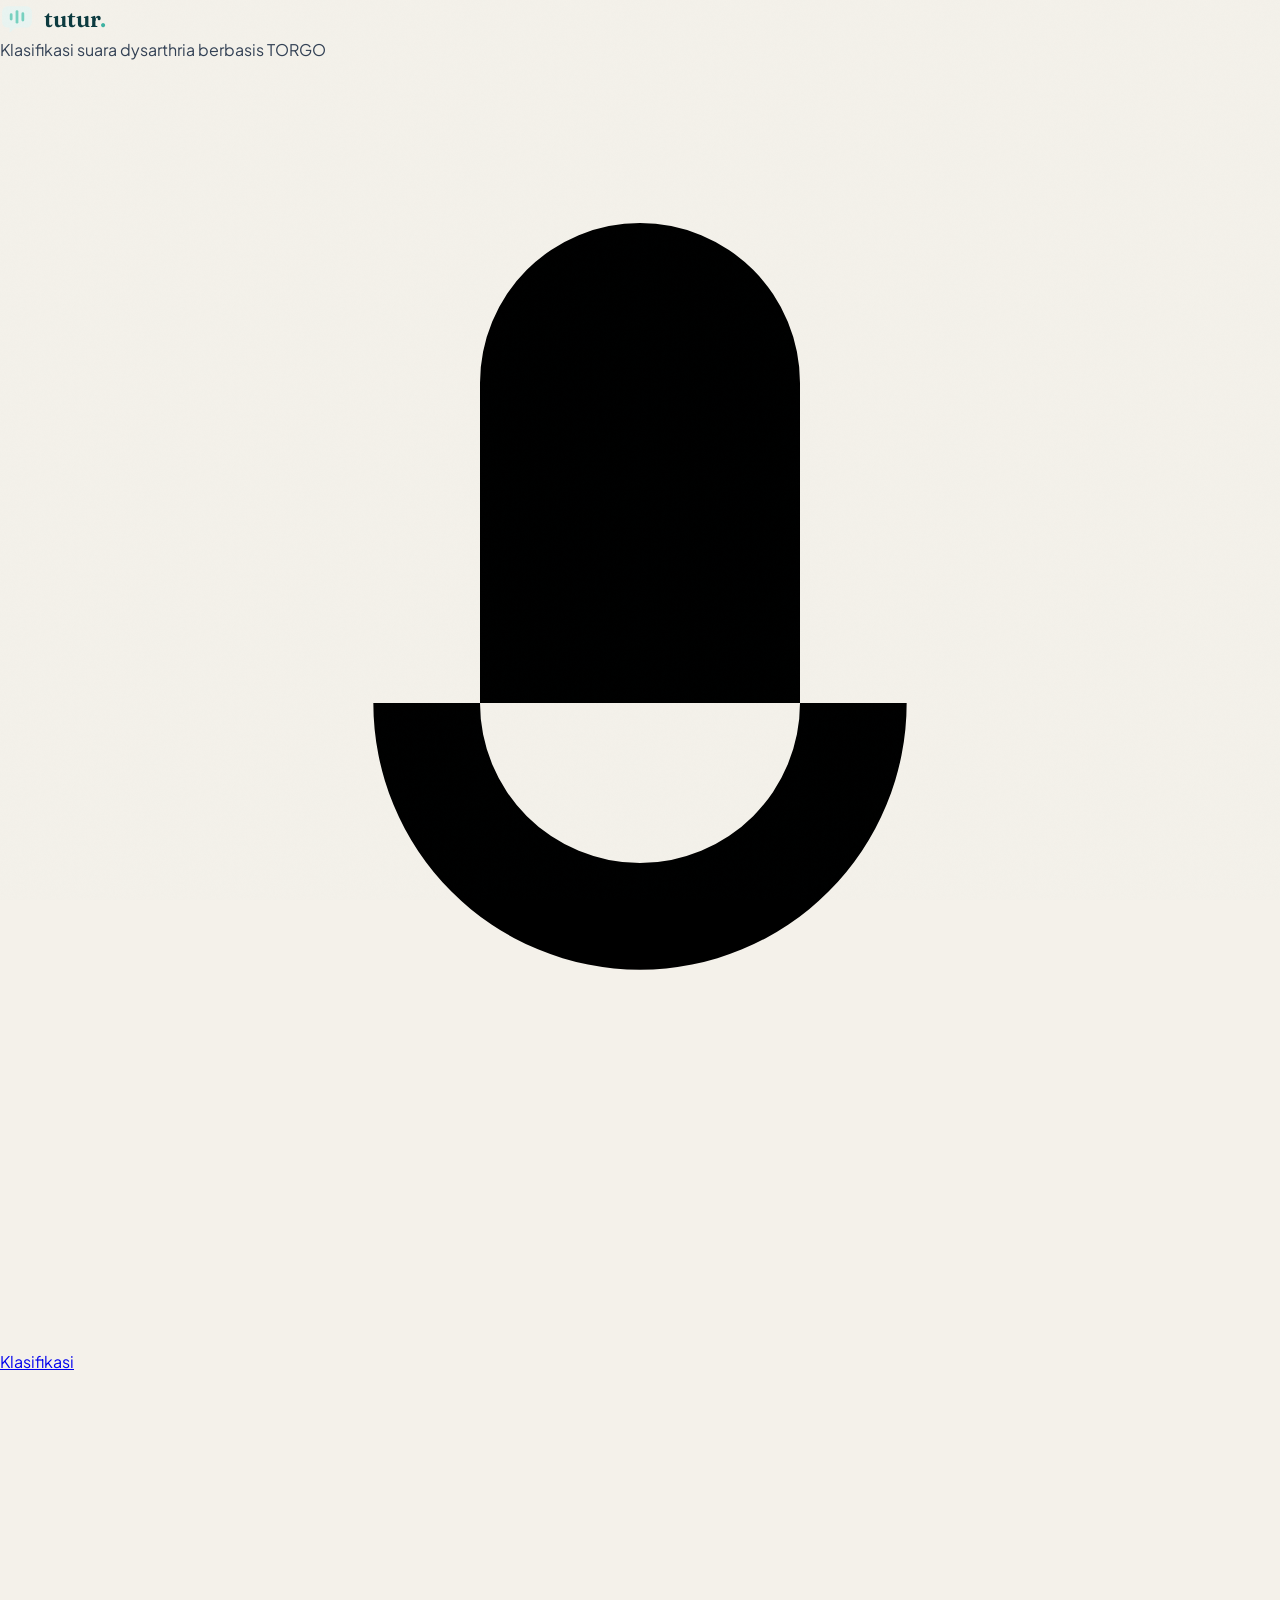
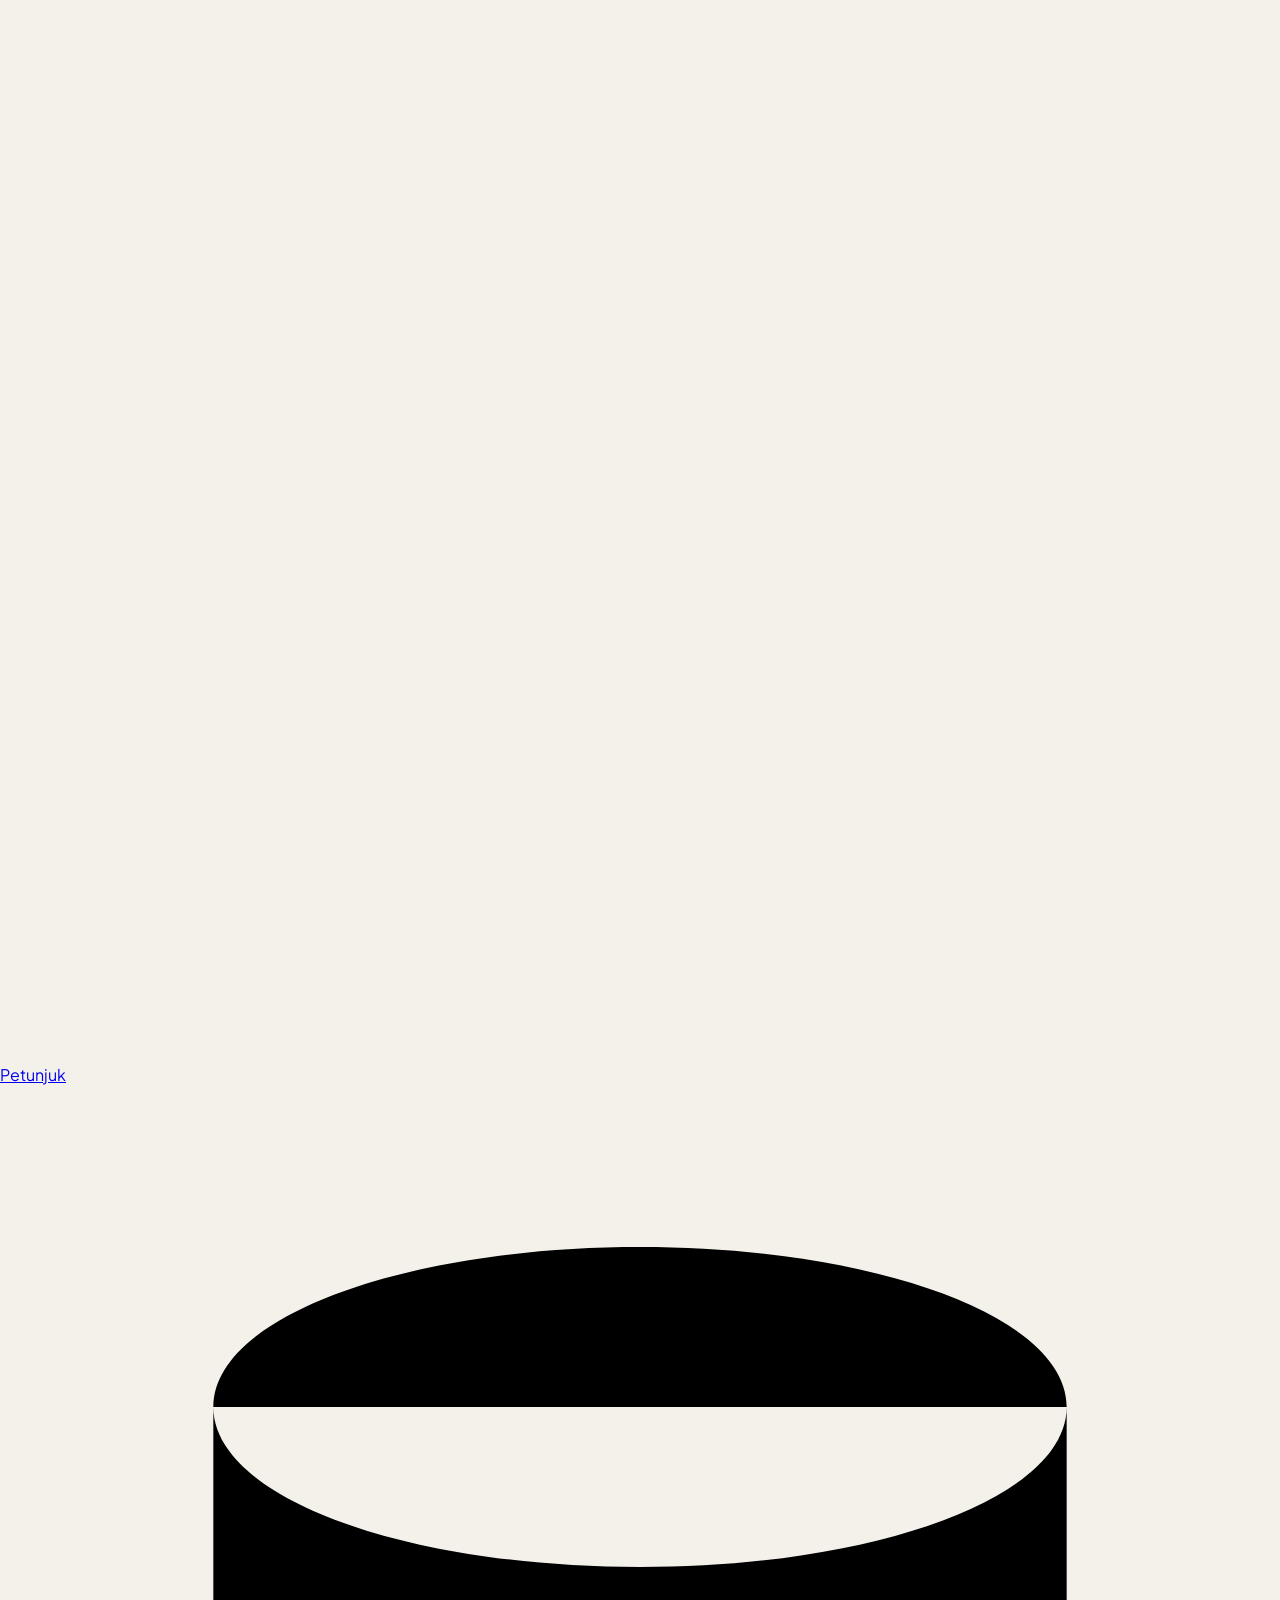
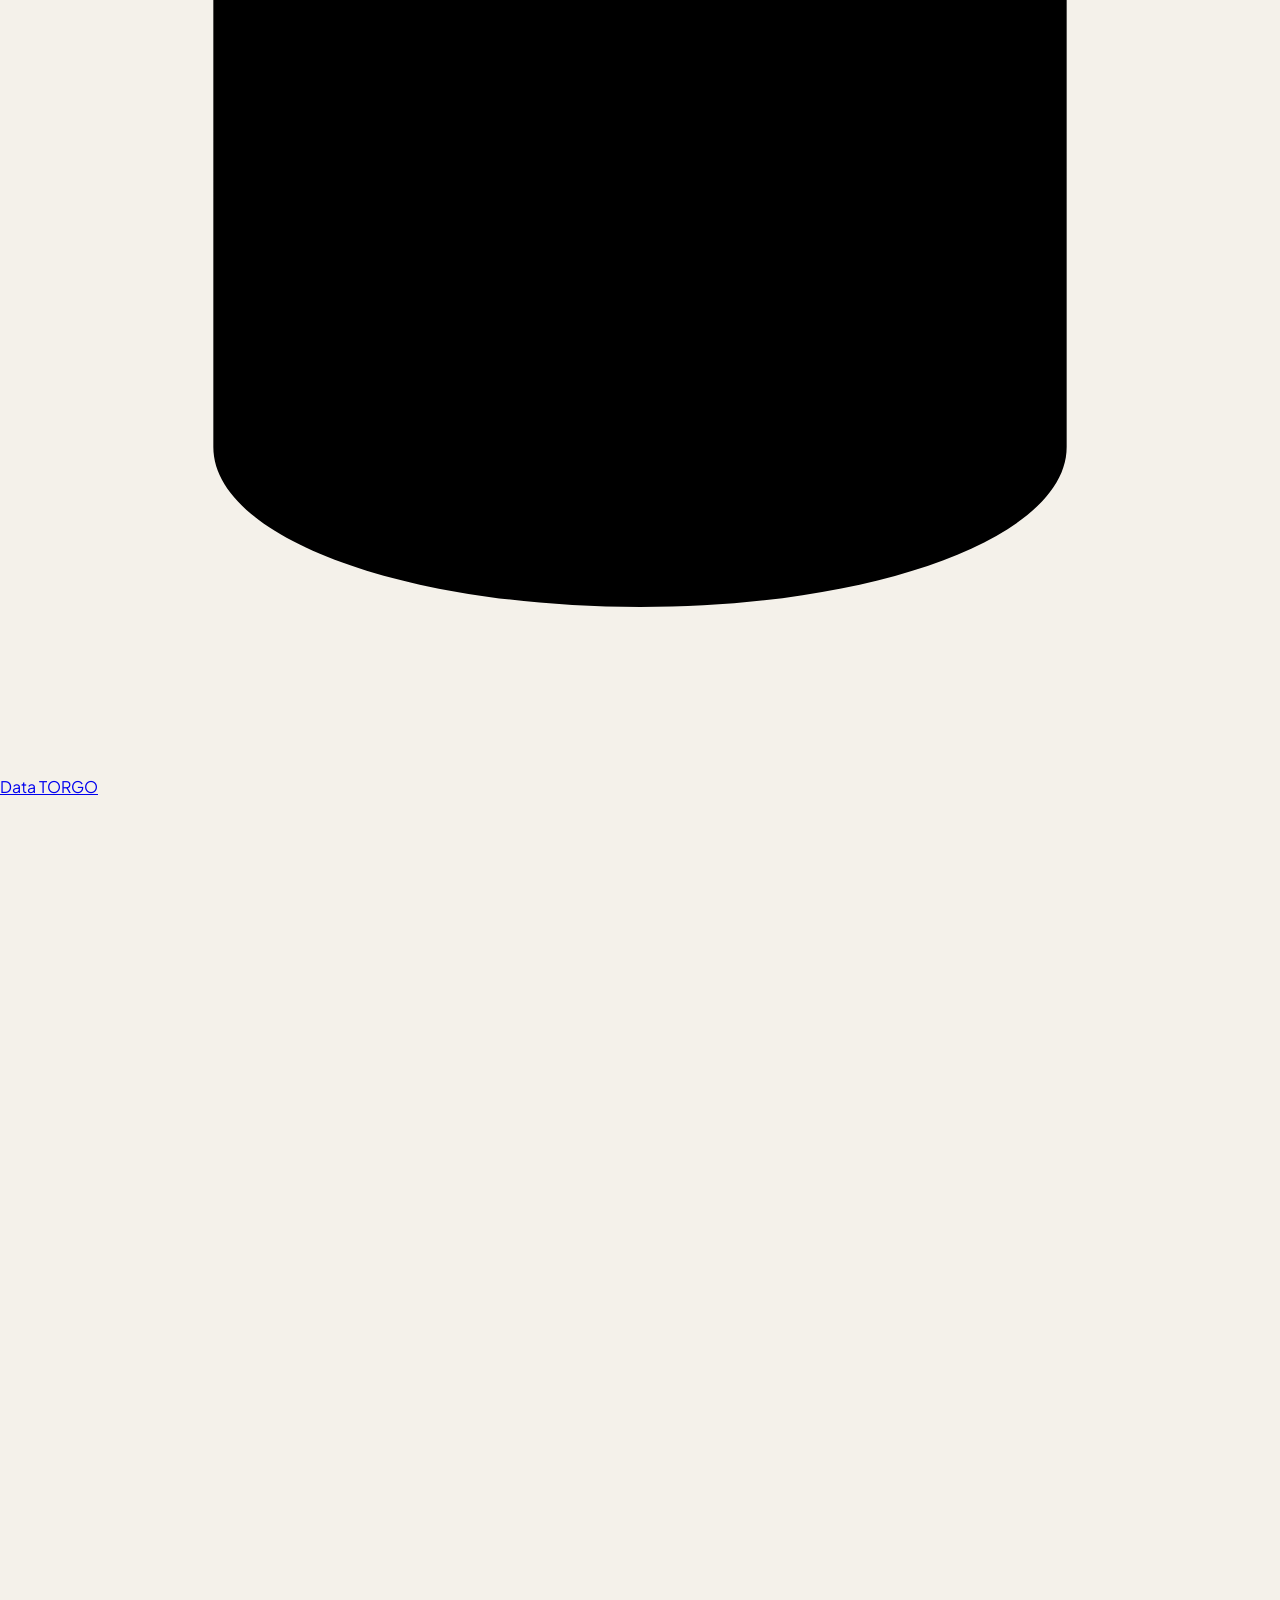
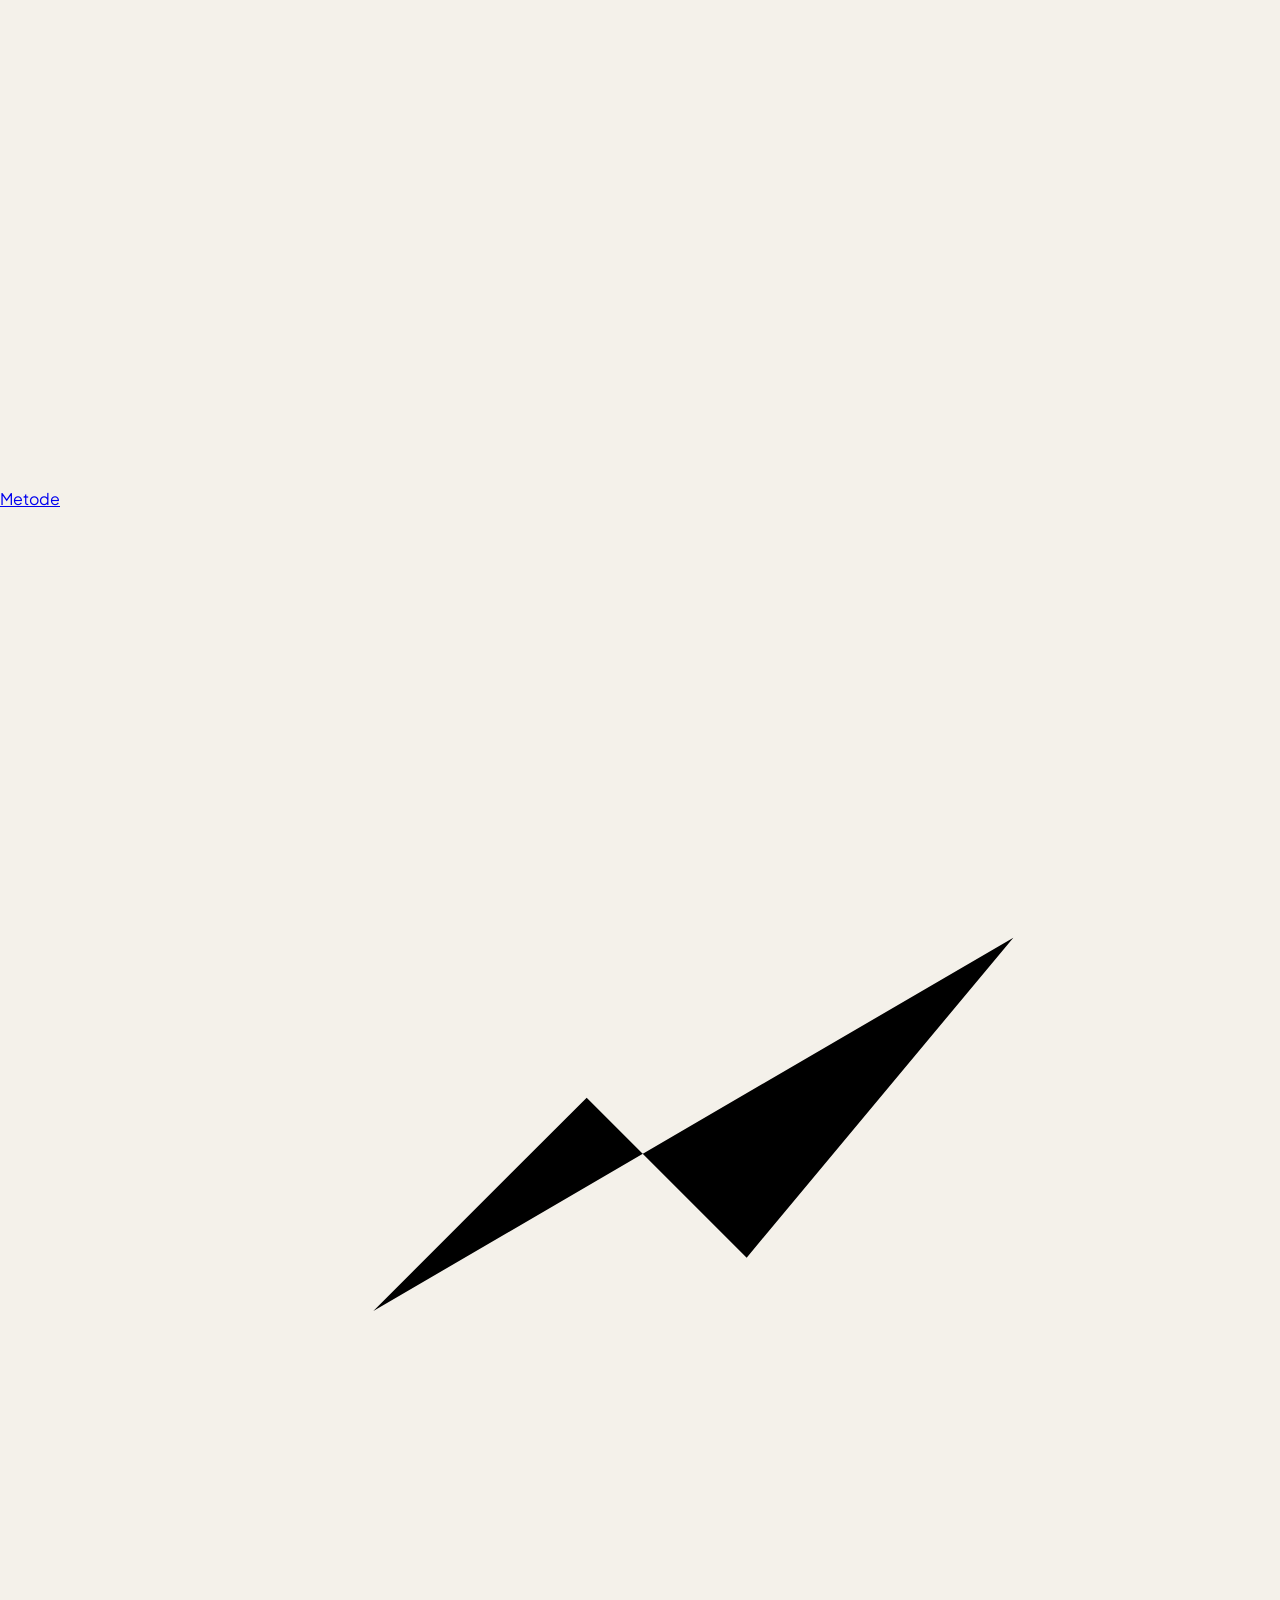
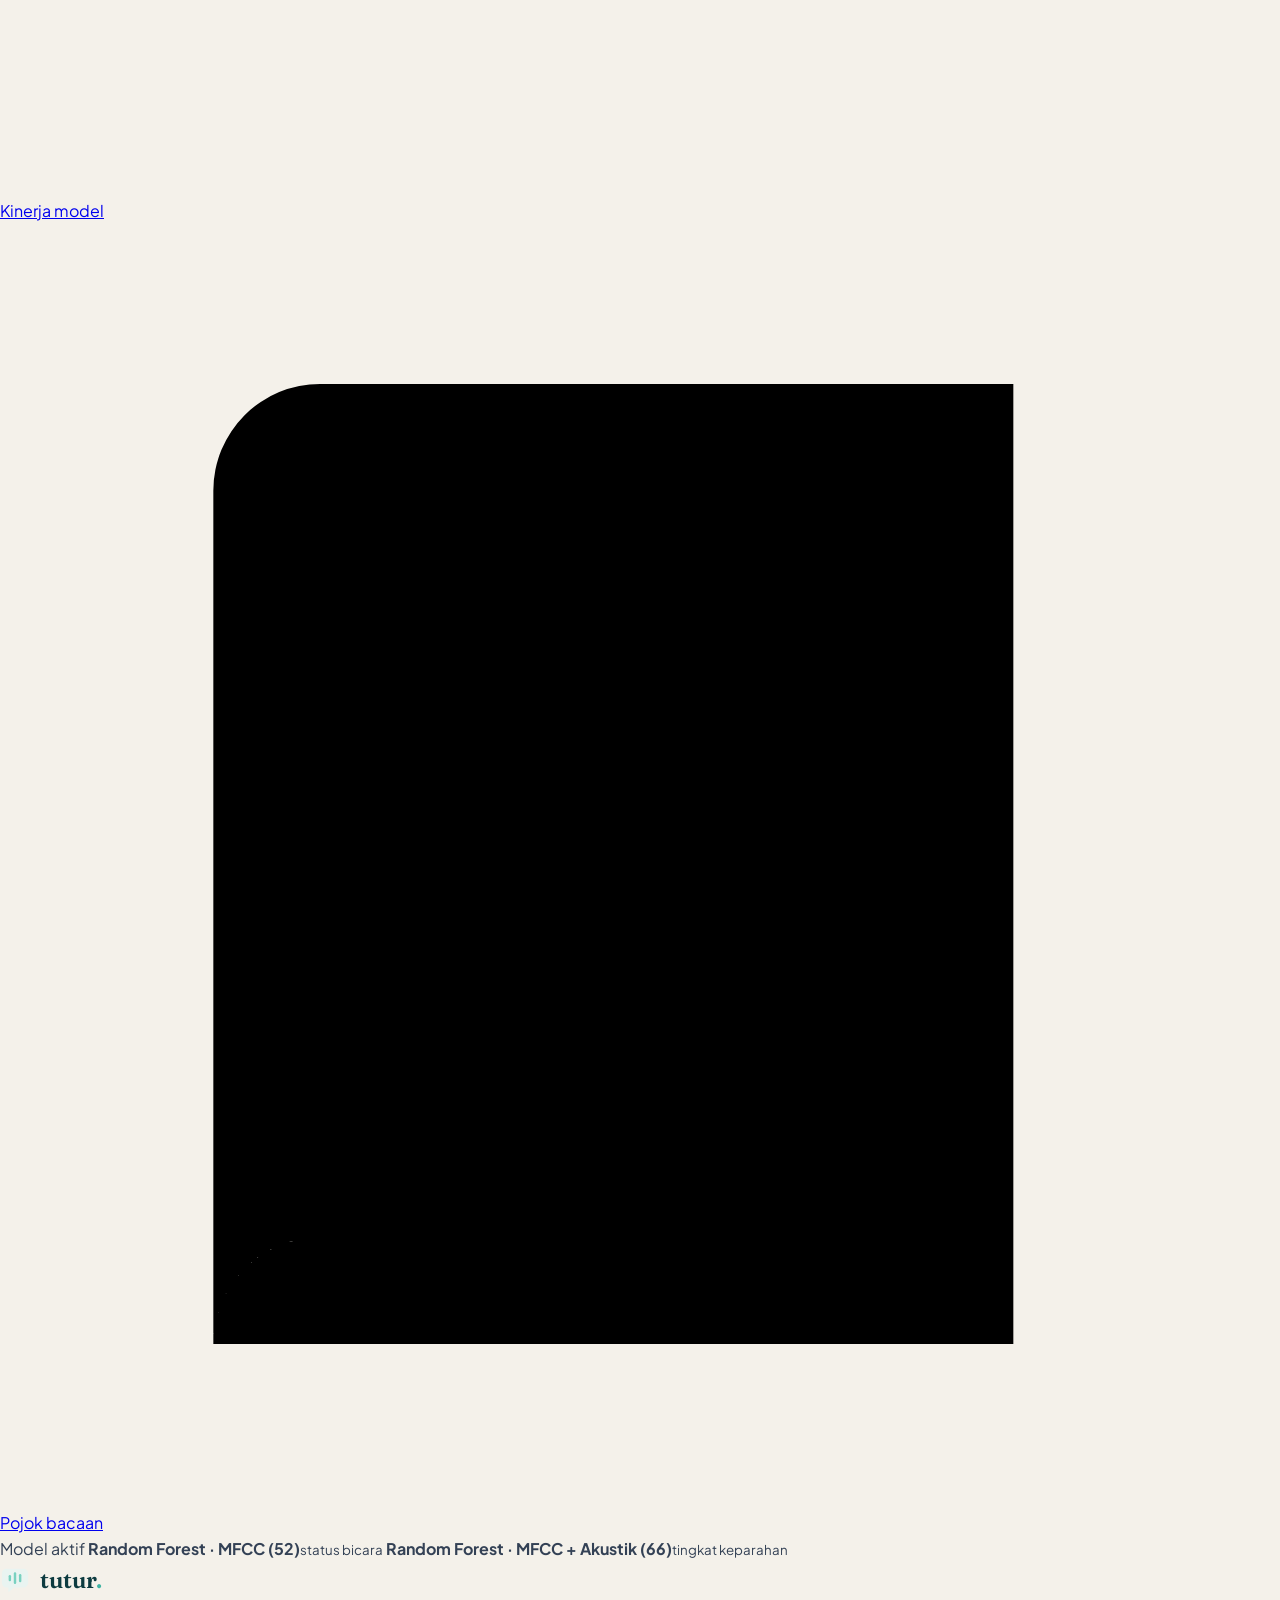
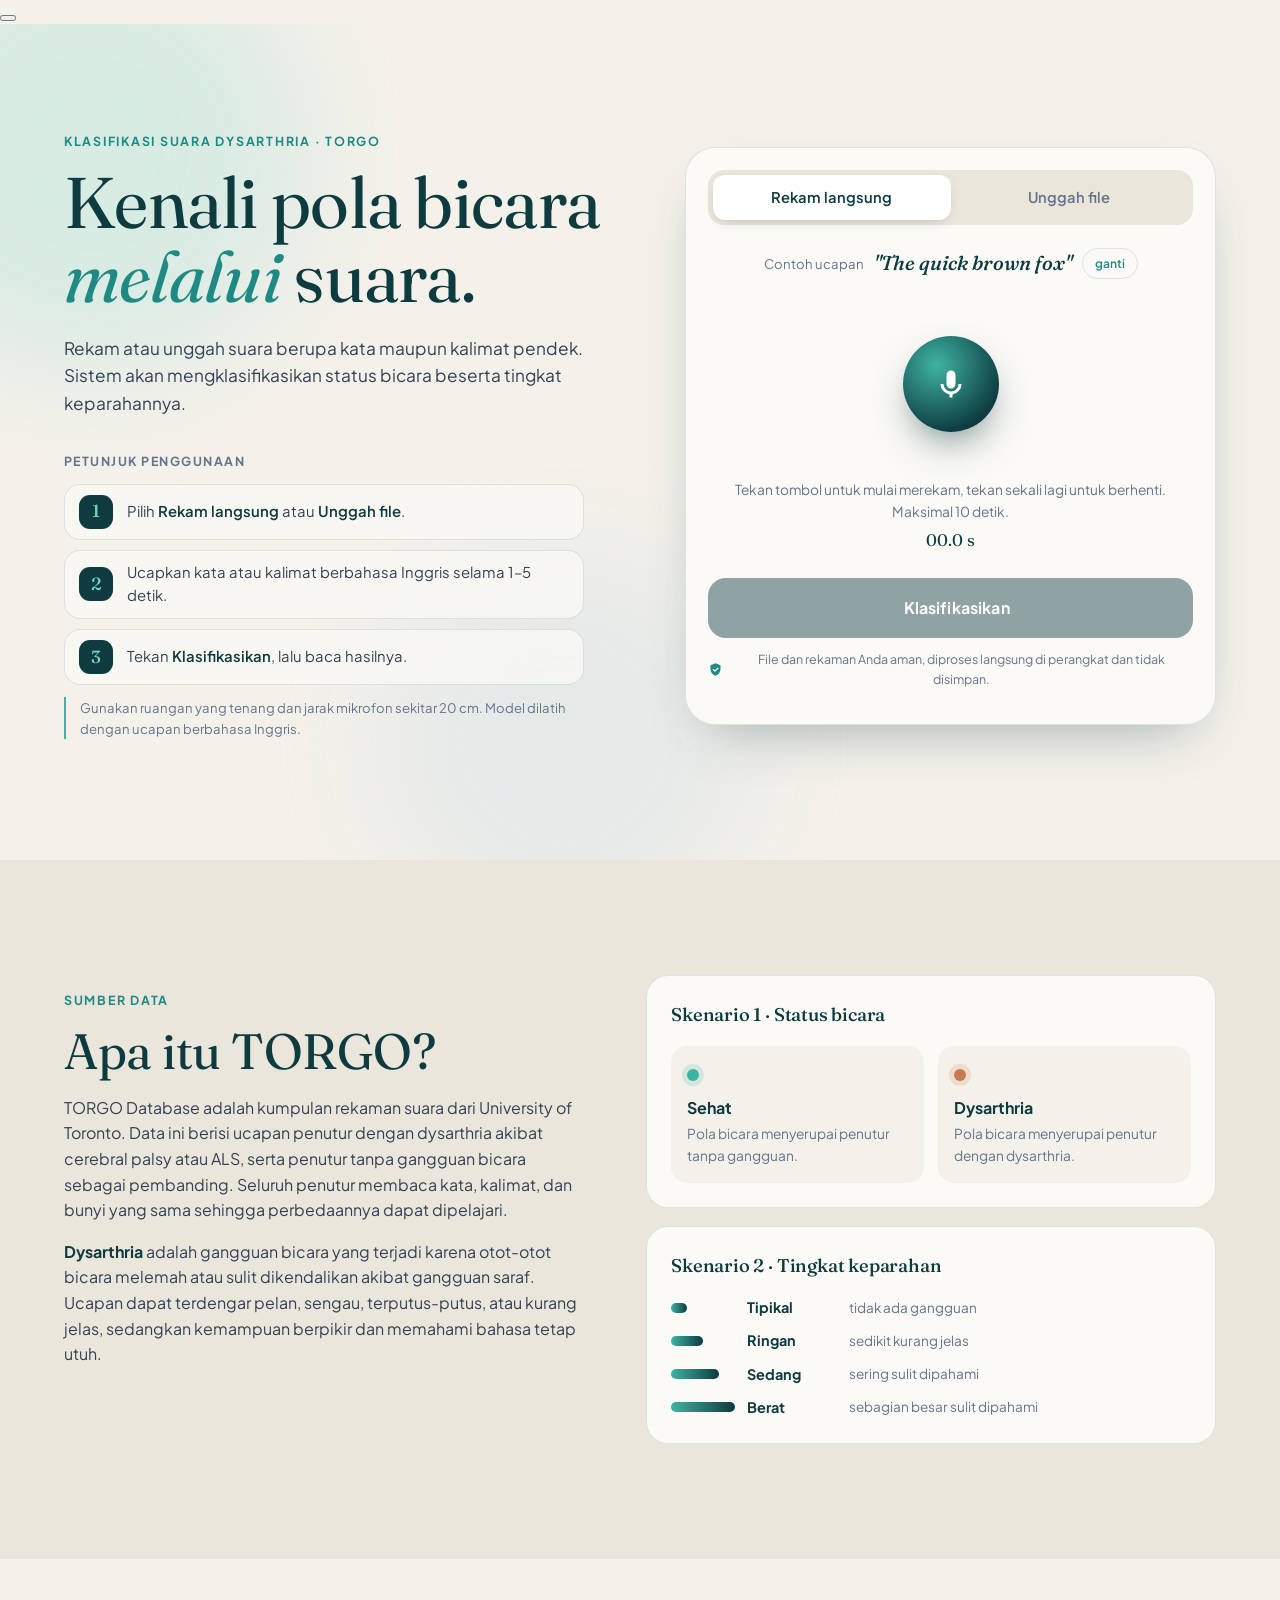
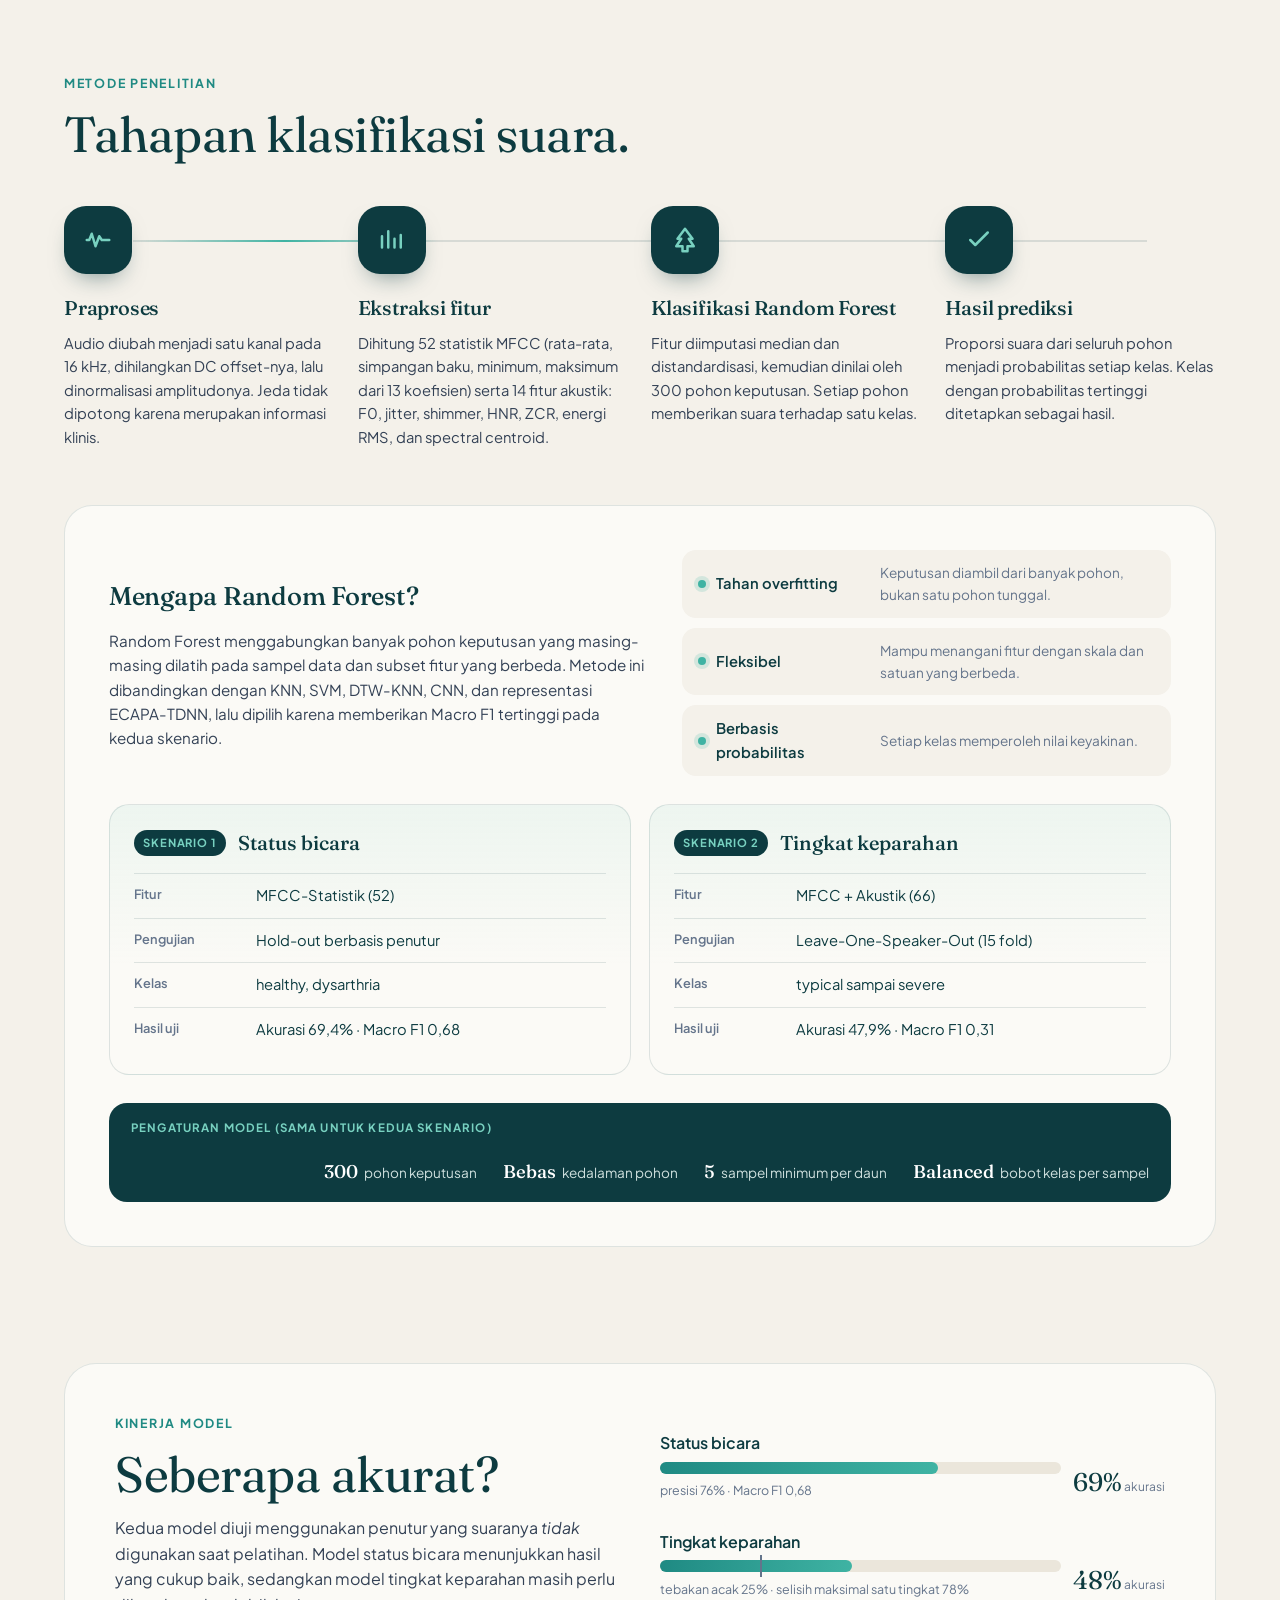
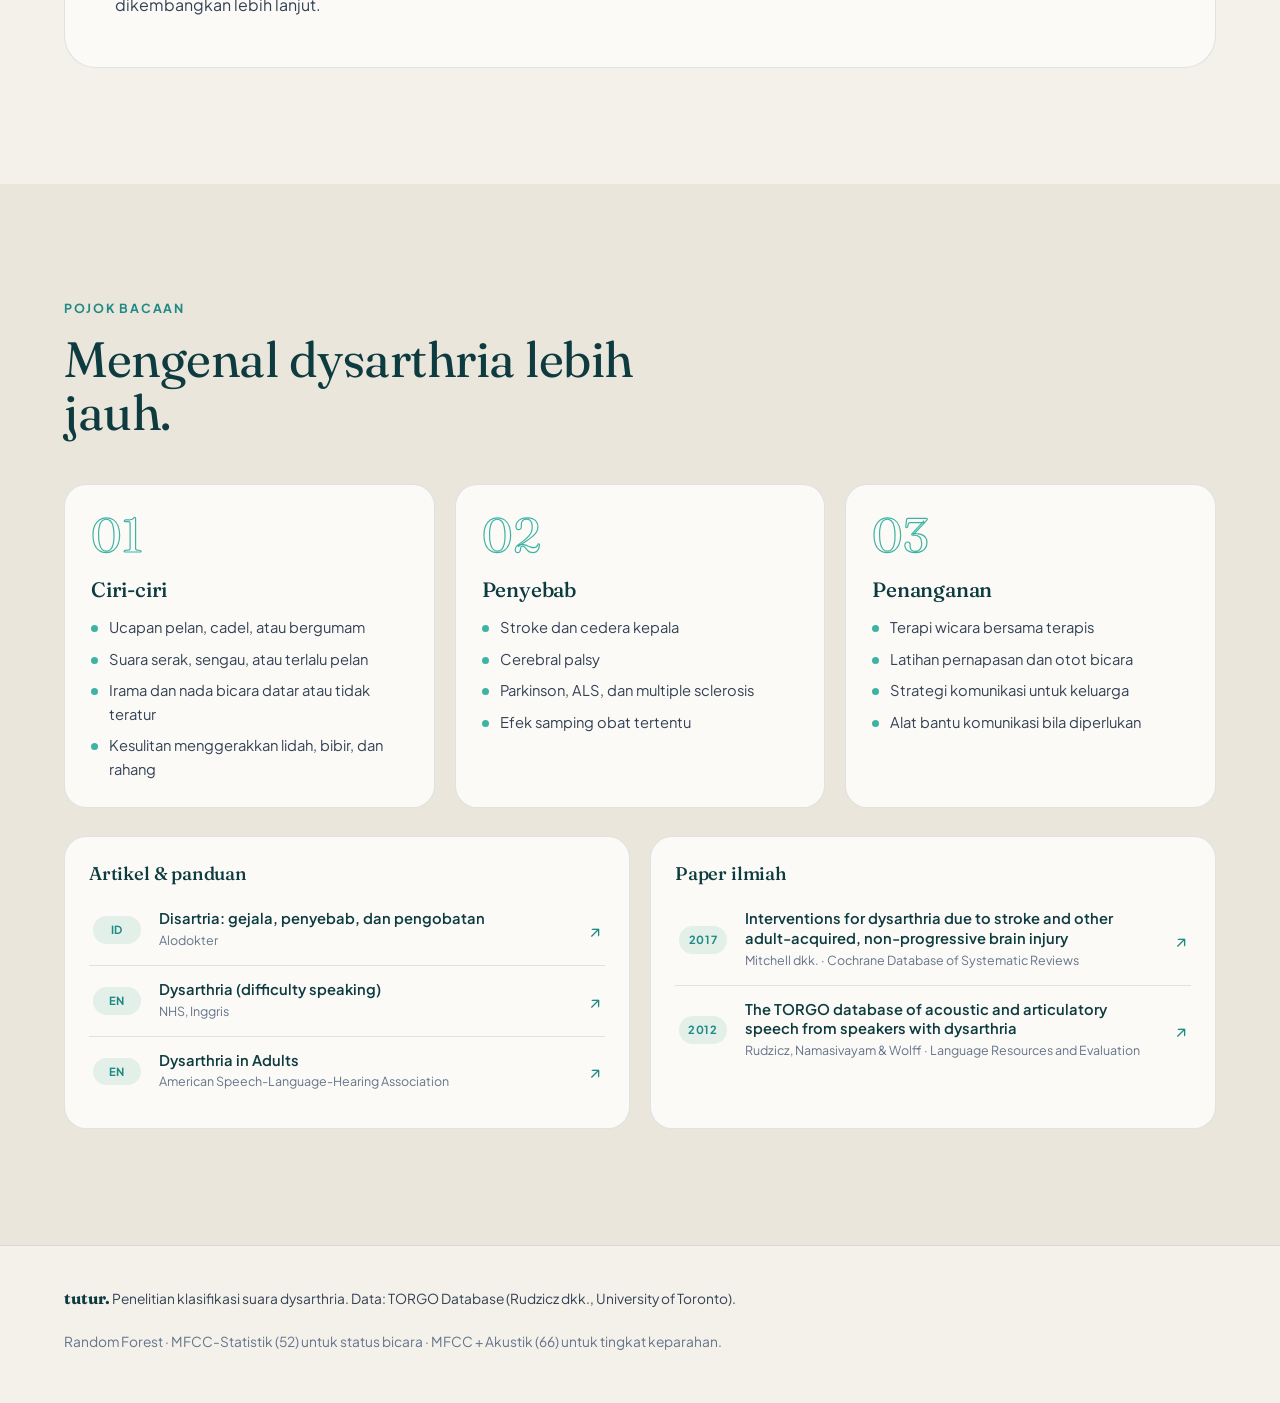
==== commit ddc7f36c: "Add files via upload" ====
--- a/index.html
+++ b/index.html
@@ -4,7 +4,7 @@
   <meta charset="utf-8" />
   <meta name="viewport" content="width=device-width, initial-scale=1" />
   <title>tutur. · Klasifikasi Suara Dysarthria</title>
-  <meta name="description" content="Klasifikasi status bicara dan tingkat keparahan dysarthria dari rekaman suara, berbasis TORGO Database dan Random Forest." />
+  <meta name="description" content="Klasifikasi status bicara dan tingkat keparahan dysarthria dari rekaman suara menggunakan Random Forest, berbasis TORGO Database." />
   <link rel="preconnect" href="https://fonts.googleapis.com" />
   <link rel="preconnect" href="https://fonts.gstatic.com" crossorigin />
   <link href="https://fonts.googleapis.com/css2?family=Fraunces:ital,opsz,wght@0,9..144,300..700;1,9..144,300..600&family=Plus+Jakarta+Sans:wght@400;500;600;700&display=swap" rel="stylesheet" />
@@ -14,29 +14,50 @@
 <body>
   <div class="grain" aria-hidden="true"></div>
 
-  <header class="top">
+  <!-- ============ SIDEBAR ============ -->
+  <aside class="side" id="side">
     <a class="brand" href="#coba" aria-label="tutur, kembali ke atas">
-      <svg class="logo" viewBox="0 0 32 32" width="32" height="32" aria-hidden="true">
-        <path d="M7 4h18a5 5 0 0 1 5 5v10a5 5 0 0 1-5 5H15l-6 5v-5H7a5 5 0 0 1-5-5V9a5 5 0 0 1 5-5z" fill="#0d3b40"/>
+      <svg class="logo" viewBox="0 0 32 32" width="34" height="34" aria-hidden="true">
+        <path d="M7 4h18a5 5 0 0 1 5 5v10a5 5 0 0 1-5 5H15l-6 5v-5H7a5 5 0 0 1-5-5V9a5 5 0 0 1 5-5z" fill="#e9f4f1"/>
         <path class="lb1" d="M10.5 12v4" /><path class="lb2" d="M16 9v10" /><path class="lb3" d="M21.5 11v6" />
       </svg>
       <span>tutur<em>.</em></span>
     </a>
-    <nav>
-      <a href="#coba">Klasifikasi</a>
-      <a href="#petunjuk">Petunjuk</a>
-      <a href="#torgo">TORGO</a>
-      <a href="#metode">Metode</a>
-      <a href="#bacaan">Bacaan</a>
+    <p class="side-tag">Klasifikasi suara dysarthria berbasis TORGO</p>
+
+    <nav class="side-nav" id="sideNav">
+      <a href="#coba" class="active"><svg viewBox="0 0 24 24"><path d="M12 15a3 3 0 0 0 3-3V6a3 3 0 0 0-6 0v6a3 3 0 0 0 3 3Zm5-3a5 5 0 0 1-10 0M12 17v4"/></svg>Klasifikasi</a>
+      <a href="#petunjuk"><svg viewBox="0 0 24 24"><path d="M9 6h11M9 12h11M9 18h11M4 6h.01M4 12h.01M4 18h.01"/></svg>Petunjuk</a>
+      <a href="#torgo"><svg viewBox="0 0 24 24"><path d="M4 6c0-1.7 3.6-3 8-3s8 1.3 8 3-3.6 3-8 3-8-1.3-8-3Zm0 0v12c0 1.7 3.6 3 8 3s8-1.3 8-3V6M4 12c0 1.7 3.6 3 8 3s8-1.3 8-3"/></svg>Data TORGO</a>
+      <a href="#metode"><svg viewBox="0 0 24 24"><path d="M4 18V9M9 18V5M14 18v-7M19 18V8"/></svg>Metode</a>
+      <a href="#kinerja"><svg viewBox="0 0 24 24"><path d="M4 19h16M7 15l4-4 3 3 5-6"/></svg>Kinerja model</a>
+      <a href="#bacaan"><svg viewBox="0 0 24 24"><path d="M4 5a2 2 0 0 1 2-2h13v16H6a2 2 0 0 0-2 2V5Zm0 16a2 2 0 0 1 2-2h13v2H6"/></svg>Pojok bacaan</a>
     </nav>
+
+    <div class="side-card">
+      <span>Model aktif</span>
+      <b>Random Forest · MFCC (52)</b><small>status bicara</small>
+      <b>Random Forest · MFCC + Akustik (66)</b><small>tingkat keparahan</small>
+    </div>
+    <div class="side-wave" aria-hidden="true"><i></i><i></i><i></i><i></i><i></i><i></i><i></i><i></i><i></i><i></i><i></i><i></i></div>
+  </aside>
+
+  <header class="mob-bar">
+    <a class="brand" href="#coba">
+      <svg class="logo" viewBox="0 0 32 32" width="30" height="30" aria-hidden="true">
+        <path d="M7 4h18a5 5 0 0 1 5 5v10a5 5 0 0 1-5 5H15l-6 5v-5H7a5 5 0 0 1-5-5V9a5 5 0 0 1 5-5z" fill="#e9f4f1"/>
+        <path class="lb1" d="M10.5 12v4" /><path class="lb2" d="M16 9v10" /><path class="lb3" d="M21.5 11v6" />
+      </svg>
+      <span>tutur<em>.</em></span>
+    </a>
+    <button class="burger" id="burger" type="button" aria-label="Buka menu" aria-expanded="false"><i></i><i></i><i></i></button>
   </header>
-
-  <main>
-    <!-- ============ HERO + ALAT ============ -->
+  <div class="scrim" id="scrim"></div>
+
+  <main class="content">
+    <!-- ============ KLASIFIKASI ============ -->
     <section class="hero" id="coba">
-      <div class="hero-bg" aria-hidden="true">
-        <span class="blob b1"></span><span class="blob b2"></span><span class="blob b3"></span>
-      </div>
+      <div class="hero-bg" aria-hidden="true"><span class="blob b1"></span><span class="blob b2"></span></div>
 
       <div class="hero-copy reveal">
         <p class="kicker">Klasifikasi suara dysarthria · TORGO</p>
@@ -102,13 +123,15 @@
         </div>
 
         <button class="cta" id="analyzeBtn" type="button" disabled>
+          <span class="cta-fill" id="ctaFill"></span>
           <span class="cta-label">Klasifikasikan</span>
           <span class="cta-bars" aria-hidden="true"><i></i><i></i><i></i><i></i><i></i></span>
         </button>
         <p class="note" id="studioNote">
           <svg viewBox="0 0 24 24" aria-hidden="true"><path d="M12 2 4 5v6c0 5 3.4 9.4 8 11 4.6-1.6 8-6 8-11V5l-8-3Zm-1 14-4-4 1.4-1.4L11 13.2l4.6-4.6L17 10l-6 6Z"/></svg>
-          File dan rekaman Anda aman, diproses langsung di perangkat dan tidak disimpan.
+          <span>File dan rekaman Anda aman, diproses langsung di perangkat dan tidak disimpan.</span>
         </p>
+        <p class="note sub" id="modelNote"></p>
       </div>
     </section>
 
@@ -120,7 +143,7 @@
       </div>
       <div class="result-grid">
         <article class="rcard status-card">
-          <header><span class="chip">Model 1</span><h3>Status bicara</h3></header>
+          <header><span class="chip">Skenario 1</span><h3>Status bicara</h3></header>
           <div class="gauge">
             <svg viewBox="0 0 200 200">
               <circle class="g-track" cx="100" cy="100" r="82" />
@@ -134,7 +157,7 @@
         </article>
 
         <article class="rcard sev-card">
-          <header><span class="chip">Model 2</span><h3>Tingkat keparahan</h3></header>
+          <header><span class="chip">Skenario 2</span><h3>Tingkat keparahan</h3></header>
           <ol class="ladder" id="ladder"></ol>
           <p class="verdict" id="sevVerdict">-</p>
           <p class="small" id="sevNote"></p>
@@ -149,7 +172,7 @@
       <p class="disclaimer">Hasil ini merupakan keluaran model penelitian dan tidak menggantikan diagnosis. Untuk pemeriksaan, silakan berkonsultasi dengan dokter atau terapis wicara.</p>
     </section>
 
-    <!-- ============ TORGO + KELAS ============ -->
+    <!-- ============ TORGO ============ -->
     <section class="torgo" id="torgo">
       <div class="torgo-intro reveal">
         <p class="kicker">Sumber data</p>
@@ -159,14 +182,14 @@
       </div>
       <div class="classes">
         <article class="ccard reveal">
-          <h3>Model 1 · Status bicara</h3>
+          <h3>Skenario 1 · Status bicara</h3>
           <div class="pair">
             <div><span class="dot ok"></span><b>Sehat</b><p>Pola bicara menyerupai penutur tanpa gangguan.</p></div>
             <div><span class="dot warn"></span><b>Dysarthria</b><p>Pola bicara menyerupai penutur dengan dysarthria.</p></div>
           </div>
         </article>
         <article class="ccard reveal">
-          <h3>Model 2 · Tingkat keparahan</h3>
+          <h3>Skenario 2 · Tingkat keparahan</h3>
           <ul class="scale">
             <li><i style="--l:1"></i><b>Tipikal</b><span>tidak ada gangguan</span></li>
             <li><i style="--l:2"></i><b>Ringan</b><span>sedikit kurang jelas</span></li>
@@ -188,7 +211,7 @@
         <div class="fstep reveal">
           <div class="ficon"><svg viewBox="0 0 24 24"><path d="M3 12h2l2-5 3 10 3-8 2 3h6"/></svg></div>
           <h3>Praproses</h3>
-          <p>Audio diubah menjadi satu kanal, disamakan pada 16 kHz, dihilangkan DC offset-nya, lalu dinormalisasi amplitudonya. Jeda tidak dipotong karena merupakan informasi klinis.</p>
+          <p>Audio diubah menjadi satu kanal pada 16 kHz, dihilangkan DC offset-nya, lalu dinormalisasi amplitudonya. Jeda tidak dipotong karena merupakan informasi klinis.</p>
         </div>
         <div class="fstep reveal">
           <div class="ficon"><svg viewBox="0 0 24 24"><path d="M4 18V9M9 18V5M14 18v-7M19 18V8"/></svg></div>
@@ -254,7 +277,7 @@
     </section>
 
     <!-- ============ KINERJA ============ -->
-    <section class="honest">
+    <section class="honest" id="kinerja">
       <div class="honest-card reveal">
         <div>
           <p class="kicker">Kinerja model</p>
@@ -334,15 +357,14 @@
         </div>
       </div>
     </section>
+
+    <footer class="foot">
+      <p><b>tutur.</b> Penelitian klasifikasi suara dysarthria. Data: TORGO Database (Rudzicz dkk., University of Toronto).</p>
+      <p class="muted">Random Forest · MFCC-Statistik (52) untuk status bicara · MFCC + Akustik (66) untuk tingkat keparahan.</p>
+    </footer>
   </main>
 
-  <footer class="foot">
-    <p><b>tutur.</b> Penelitian klasifikasi suara dysarthria. Data: TORGO Database (Rudzicz dkk., University of Toronto).</p>
-    <p class="muted">Random Forest · MFCC-Statistik (52) untuk status bicara · MFCC + Akustik (66) untuk tingkat keparahan.</p>
-  </footer>
-
   <div class="toast" id="toast" role="status"></div>
-
   <script src="assets/js/app.js"></script>
 </body>
 </html>
